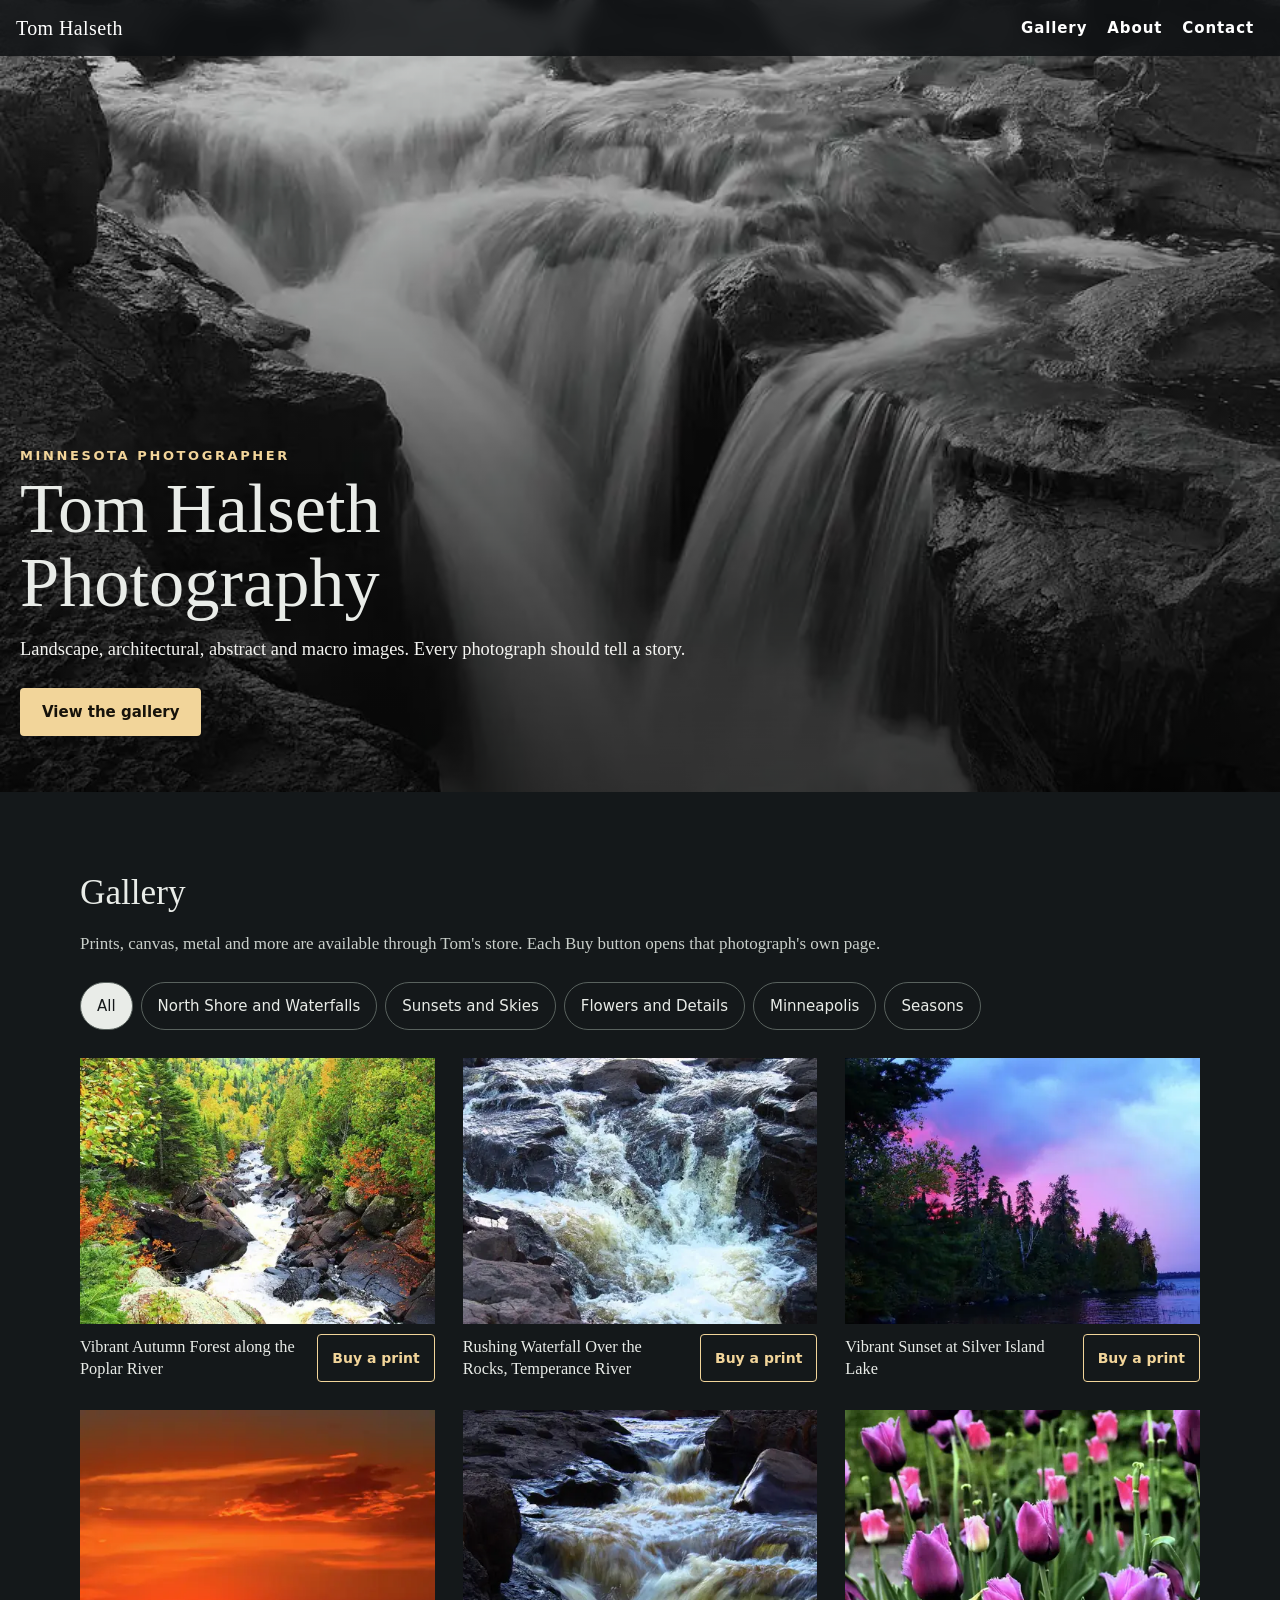
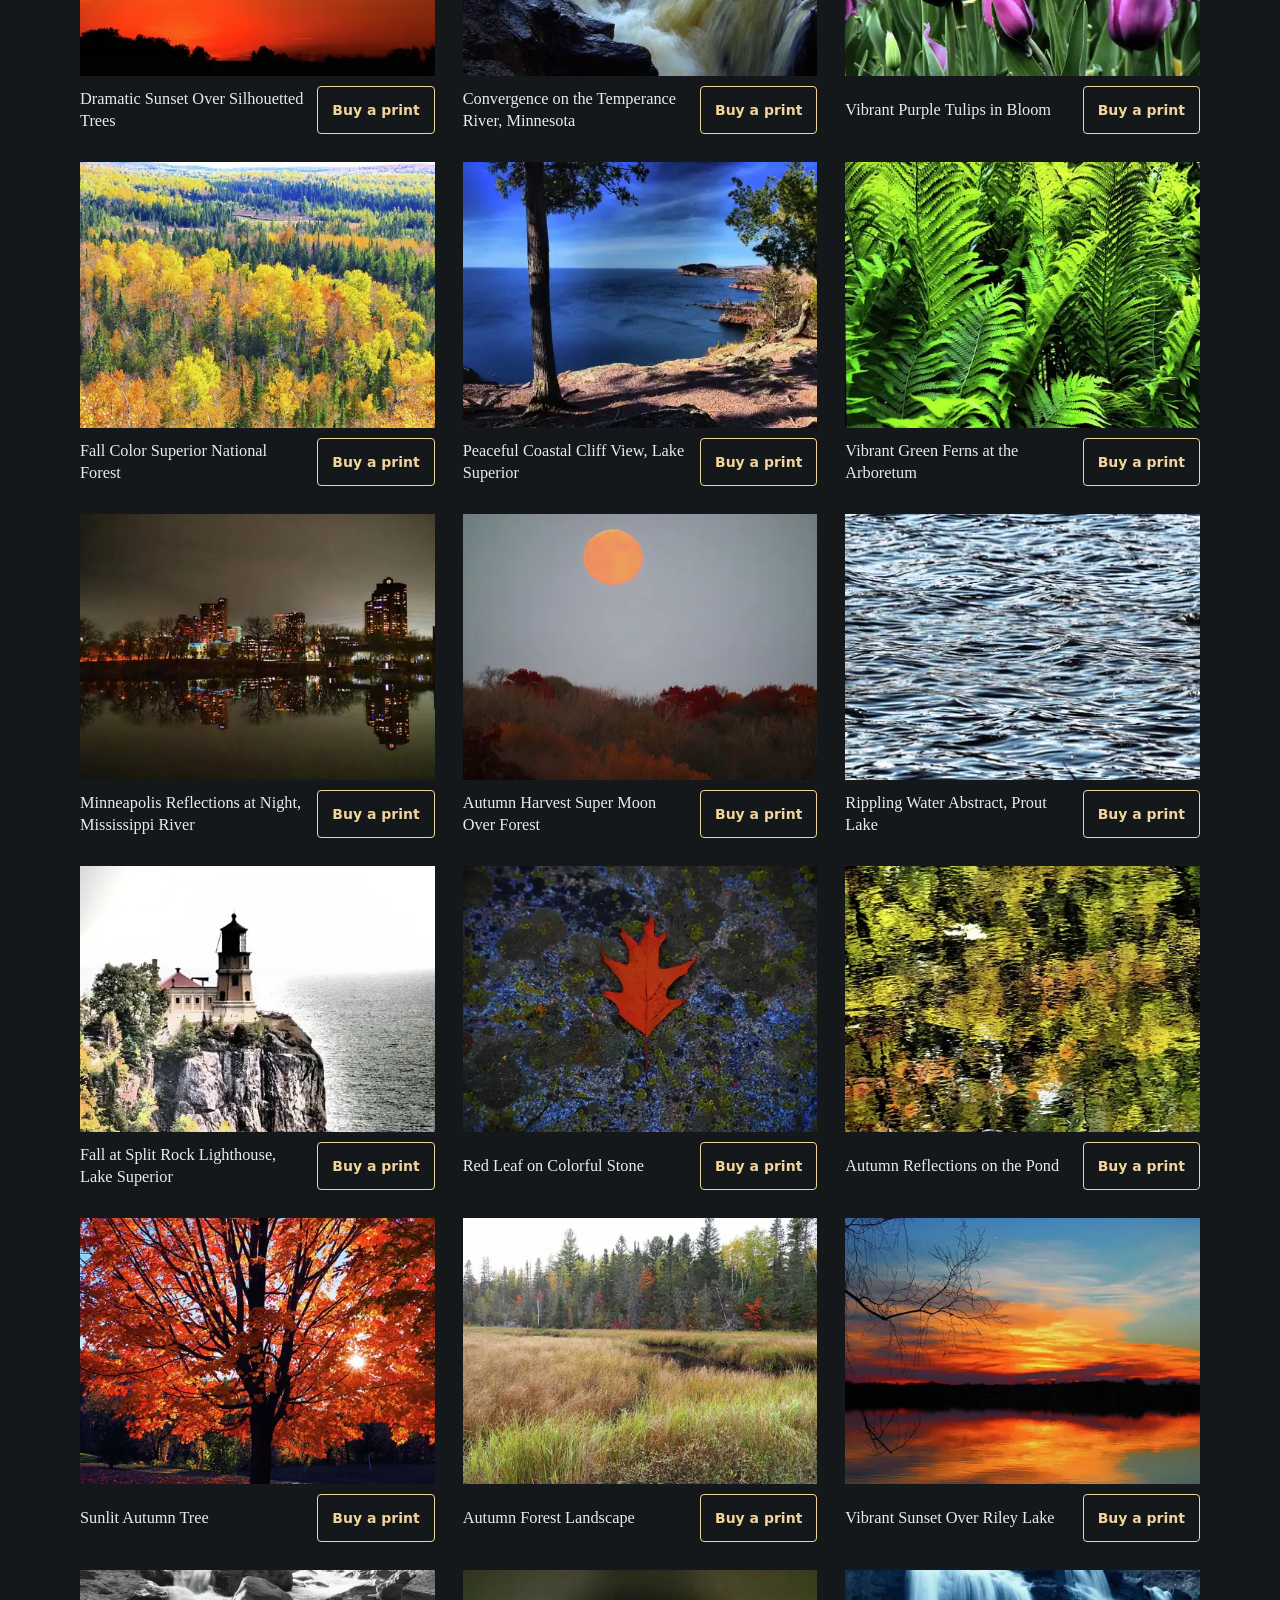
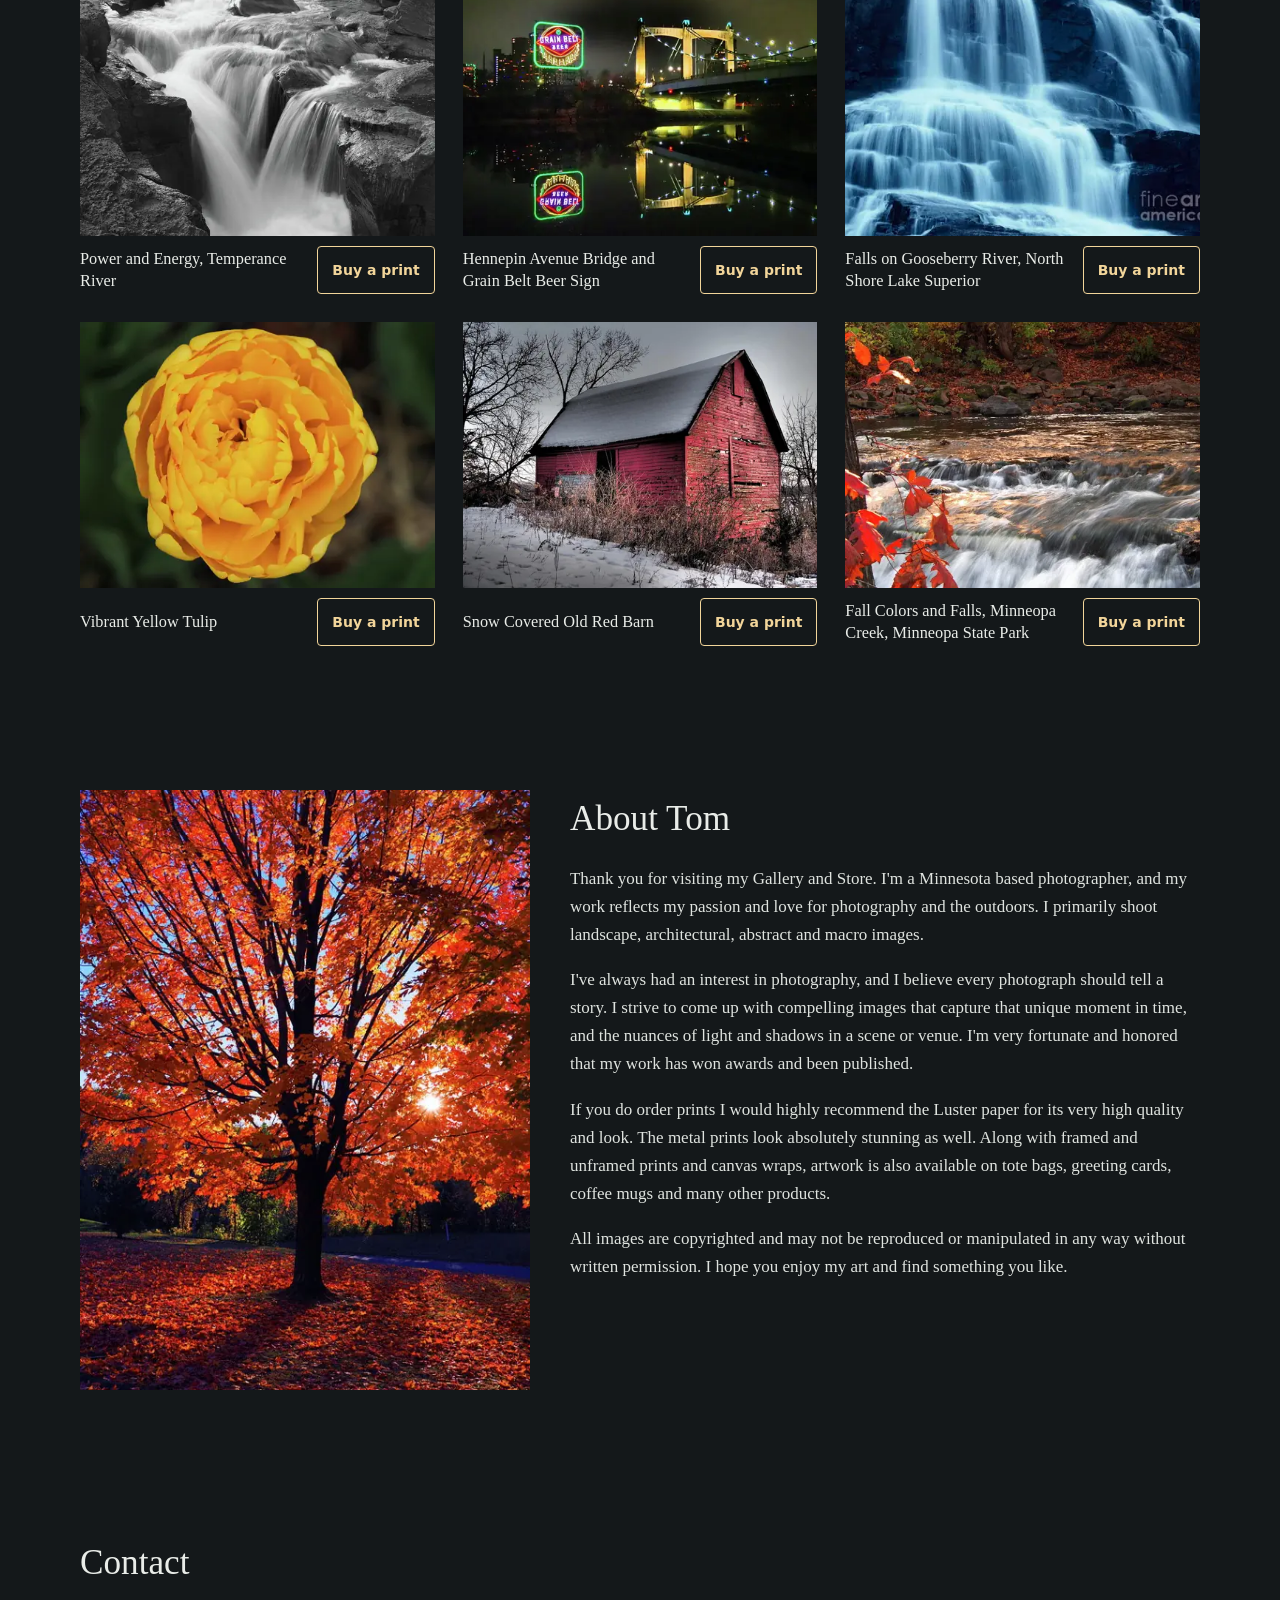
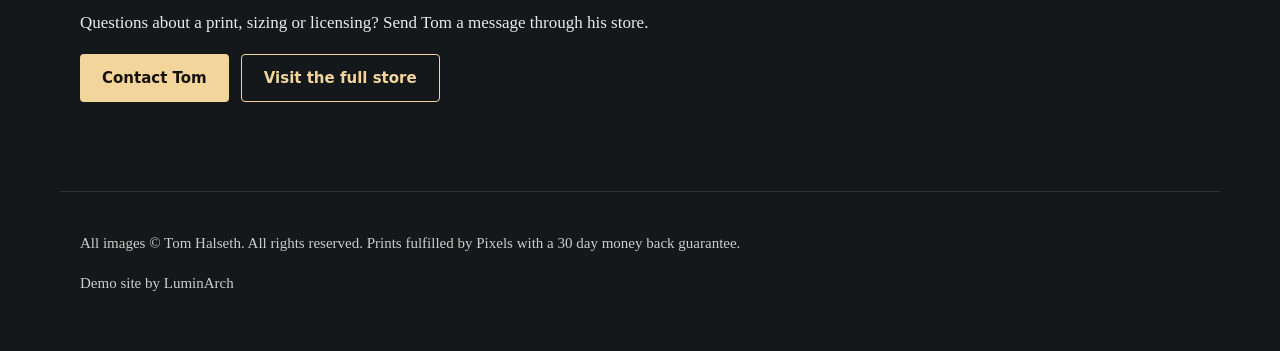
==== site/index.html @ 4fc92500 "Tom Halseth demo portfolio" ====
<!doctype html><html lang="en"><head><meta charset="utf-8"><meta name="viewport" content="width=device-width,initial-scale=1">
<title>Tom Halseth Photography | Minnesota Landscape Photographer</title>
<meta name="description" content="Tom Halseth is a Minnesota based photographer of landscape, architectural, abstract and macro images, from Lake Superior&#x27;s North Shore to Minneapolis."><meta name="robots" content="noindex, nofollow"><link rel="canonical" href="https://daveo820.github.io/tom-halseth-demo/">
<meta property="og:title" content="Tom Halseth Photography"><meta property="og:description" content="Tom Halseth is a Minnesota based photographer of landscape, architectural, abstract and macro images, from Lake Superior&#x27;s North Shore to Minneapolis."><meta property="og:image" content="https://daveo820.github.io/tom-halseth-demo/img/power-and-energy-temperance-river-tom-halseth-900.webp"><link rel="icon" href="data:,"><meta name="theme-color" content="#14181a">
<link rel="preload" as="image" href="img/power-and-energy-temperance-river-tom-halseth-hero.webp" fetchpriority="high">
<style>*{box-sizing:border-box}html{scroll-behavior:smooth}body{margin:0;font:17px/1.65 Georgia,"Iowan Old Style",serif;color:#e9ece8;background:#14181a}
a{color:#f2d59a}img{max-width:100%;height:auto;display:block}
.skip{position:absolute;left:-999px;top:0;background:#f2d59a;color:#111;padding:12px}.skip:focus{left:8px;z-index:9}
.vh{position:absolute;width:1px;height:1px;overflow:hidden;clip:rect(0 0 0 0)}
.top{position:fixed;inset:0 0 auto;z-index:5;display:flex;justify-content:space-between;align-items:center;padding:4px 16px;background:rgba(14,17,19,.86);backdrop-filter:blur(8px)}
.brand,.top nav a{color:#fff;text-decoration:none;min-height:48px;display:inline-flex;align-items:center;padding:0 10px;font:600 15px/1 system-ui,sans-serif;letter-spacing:.06em}
.brand{font:400 20px/1 Georgia,serif;letter-spacing:.02em;padding-left:0}
.hero{position:relative;min-height:88vh;display:grid;align-items:end;overflow:hidden}
.hero>img{position:absolute;inset:0;width:100%;height:100%;object-fit:cover}
.hero:after{content:"";position:absolute;inset:0;background:linear-gradient(180deg,rgba(0,0,0,.15),rgba(0,0,0,.72))}
.hero-t{position:relative;z-index:1;padding:0 20px 56px;max-width:760px}
.eyebrow{font:600 13px/1 system-ui,sans-serif;letter-spacing:.2em;text-transform:uppercase;color:#f2d59a;margin:0 0 10px}
h1{font-weight:400;font-size:clamp(2.3rem,7vw,4.4rem);line-height:1.05;margin:0 0 14px}
.lede{font-size:1.15rem;margin:0 0 24px;color:#f4f4f1}
.btn{display:inline-flex;align-items:center;min-height:48px;padding:0 22px;border-radius:4px;background:#f2d59a;color:#16120a;font:600 15px/1 system-ui,sans-serif;text-decoration:none}
.btn.ghost{background:transparent;color:#f2d59a;border:1px solid #f2d59a}
.wrap{max-width:1160px;margin:0 auto;padding:72px 20px}
h2{font-weight:400;font-size:2.2rem;margin:0 0 8px}.sub{color:#c9cfca;margin:0 0 24px}
.filters{display:flex;flex-wrap:wrap;gap:8px;margin-bottom:28px}
.f{min-height:48px;padding:0 16px;border-radius:24px;border:1px solid #59625e;background:transparent;color:#e9ece8;font:500 15px system-ui,sans-serif;cursor:pointer}
.f[aria-pressed=true]{background:#e9ece8;color:#14181a}
.grid{list-style:none;padding:0;margin:0;display:grid;gap:28px;grid-template-columns:repeat(auto-fill,minmax(300px,1fr))}
.card[hidden]{display:none}.open{all:unset;cursor:zoom-in;display:block;aspect-ratio:4/3;overflow:hidden;background:#20262a}
.open img{width:100%;height:100%;object-fit:cover;transition:transform .5s}.open:hover img{transform:scale(1.03)}.open:focus-visible{outline:3px solid #f2d59a}
.meta{display:flex;justify-content:space-between;align-items:center;gap:12px;padding-top:10px}
h3{font-weight:400;font-size:1.02rem;margin:0;line-height:1.35}
.buy{flex:none;min-height:48px;display:inline-flex;align-items:center;padding:0 14px;border:1px solid #f2d59a;border-radius:4px;color:#f2d59a;text-decoration:none;font:600 14px system-ui,sans-serif}
.about{display:grid;gap:40px;align-items:start}@media(min-width:800px){.about{grid-template-columns:1fr 1.4fr}}
.about p{color:#dfe3df}.row{display:flex;gap:12px;flex-wrap:wrap}
.foot{padding-top:24px;padding-bottom:40px;border-top:1px solid #2b3236;color:#c9cfca;font-size:15px}
dialog{border:0;padding:0;background:rgba(8,10,11,.96);color:#fff;width:100vw;height:100vh;max-width:none;max-height:none}
dialog[open]{display:flex;align-items:center;justify-content:center}dialog figure{margin:0;max-width:min(1100px,92vw)}
dialog img{max-height:78vh;width:auto;margin:auto}figcaption{display:flex;justify-content:space-between;align-items:center;gap:12px;padding-top:12px}
.x,.nav{position:absolute;min-width:48px;min-height:48px;border:0;background:rgba(255,255,255,.12);color:#fff;font-size:28px;border-radius:24px;cursor:pointer}
.x{top:12px;right:12px}.prev{left:8px}.next{right:8px}
@media(max-width:600px){.top nav a{padding:0 7px;font-size:14px}.brand{font-size:17px}.hero{min-height:78vh}.nav{bottom:16px}}
</style>
<script type="application/ld+json">[{"@context": "https://schema.org", "@type": "Person", "name": "Tom Halseth", "jobTitle": "Photographer", "url": "https://daveo820.github.io/tom-halseth-demo/", "image": "https://daveo820.github.io/tom-halseth-demo/img/power-and-energy-temperance-river-tom-halseth-900.webp", "homeLocation": {"@type": "Place", "name": "Minnesota"}, "sameAs": ["https://tom-halseth.pixels.com"], "description": "Tom Halseth is a Minnesota based photographer of landscape, architectural, abstract and macro images, from Lake Superior's North Shore to Minneapolis."}, {"@context": "https://schema.org", "@type": "ImageGallery", "name": "Tom Halseth Photography", "url": "https://daveo820.github.io/tom-halseth-demo/", "author": {"@type": "Person", "name": "Tom Halseth"}, "image": [{"@type": "ImageObject", "name": "Vibrant Autumn Forest along the Poplar River", "contentUrl": "https://daveo820.github.io/tom-halseth-demo/img/vibrant-autumn-forest-along-the-poplar-river-tom-halseth-900.webp", "url": "https://tom-halseth.pixels.com/featured/vibrant-autumn-forest-along-the-poplar-river-tom-halseth.html", "creator": {"@type": "Person", "name": "Tom Halseth"}}, {"@type": "ImageObject", "name": "Rushing Waterfall Over the Rocks, Temperance River", "contentUrl": "https://daveo820.github.io/tom-halseth-demo/img/rushing-waterfall-over-the-rocks-temperance-river-tom-halseth-900.webp", "url": "https://tom-halseth.pixels.com/featured/rushing-waterfall-over-the-rocks-temperance-river-tom-halseth.html", "creator": {"@type": "Person", "name": "Tom Halseth"}}, {"@type": "ImageObject", "name": "Vibrant Sunset at Silver Island Lake", "contentUrl": "https://daveo820.github.io/tom-halseth-demo/img/vibrant-sunset-over-a-bay-at-silver-island-lake-tom-halseth-900.webp", "url": "https://tom-halseth.pixels.com/featured/vibrant-sunset-over-a-bay-at-silver-island-lake-tom-halseth.html", "creator": {"@type": "Person", "name": "Tom Halseth"}}, {"@type": "ImageObject", "name": "Dramatic Sunset Over Silhouetted Trees", "contentUrl": "https://daveo820.github.io/tom-halseth-demo/img/dramatic-sunset-over-silhouetted-trees-tom-halseth-900.webp", "url": "https://tom-halseth.pixels.com/featured/dramatic-sunset-over-silhouetted-trees-tom-halseth.html", "creator": {"@type": "Person", "name": "Tom Halseth"}}, {"@type": "ImageObject", "name": "Convergence on the Temperance River, Minnesota", "contentUrl": "https://daveo820.github.io/tom-halseth-demo/img/convergence-on-the-temperance-river-tom-halseth-900.webp", "url": "https://tom-halseth.pixels.com/featured/convergence-on-the-temperance-river-tom-halseth.html", "creator": {"@type": "Person", "name": "Tom Halseth"}}, {"@type": "ImageObject", "name": "Vibrant Purple Tulips in Bloom", "contentUrl": "https://daveo820.github.io/tom-halseth-demo/img/vibrant-purple-tulips-in-bloom-tom-halseth-900.webp", "url": "https://tom-halseth.pixels.com/featured/vibrant-purple-tulips-in-bloom-tom-halseth.html", "creator": {"@type": "Person", "name": "Tom Halseth"}}, {"@type": "ImageObject", "name": "Fall Color Superior National Forest", "contentUrl": "https://daveo820.github.io/tom-halseth-demo/img/fall-in-superior-national-forest-tom-halseth-900.webp", "url": "https://tom-halseth.pixels.com/featured/fall-color-superior-national-forest-tom-halseth.html", "creator": {"@type": "Person", "name": "Tom Halseth"}}, {"@type": "ImageObject", "name": "Peaceful Coastal Cliff View, Lake Superior", "contentUrl": "https://daveo820.github.io/tom-halseth-demo/img/peaceful-coastal-cliff-view-lake-superior-tom-halseth-900.webp", "url": "https://tom-halseth.pixels.com/featured/peaceful-coastal-cliff-view-lake-superior-tom-halseth.html", "creator": {"@type": "Person", "name": "Tom Halseth"}}, {"@type": "ImageObject", "name": "Vibrant Green Ferns at the Arboretum", "contentUrl": "https://daveo820.github.io/tom-halseth-demo/img/vibrant-green-ferns-at-the-arboretum-tom-halseth-900.webp", "url": "https://tom-halseth.pixels.com/featured/vibrant-green-ferns-at-the-arboretum-tom-halseth.html", "creator": {"@type": "Person", "name": "Tom Halseth"}}, {"@type": "ImageObject", "name": "Minneapolis Reflections at Night, Mississippi River", "contentUrl": "https://daveo820.github.io/tom-halseth-demo/img/minneapolis-reflections-at-night-mississippi-river-tom-halseth-900.webp", "url": "https://tom-halseth.pixels.com/featured/minneapolis-reflections-at-night-mississippi-river-tom-halseth.html", "creator": {"@type": "Person", "name": "Tom Halseth"}}, {"@type": "ImageObject", "name": "Autumn Harvest Super Moon Over Forest", "contentUrl": "https://daveo820.github.io/tom-halseth-demo/img/autumn-harvest-super-moon-over-forest-tom-halseth-900.webp", "url": "https://tom-halseth.pixels.com/featured/autumn-harvest-super-moon-over-forest-tom-halseth.html", "creator": {"@type": "Person", "name": "Tom Halseth"}}, {"@type": "ImageObject", "name": "Rippling Water Abstract, Prout Lake", "contentUrl": "https://daveo820.github.io/tom-halseth-demo/img/rippling-water-abstract-prout-lake-tom-halseth-900.webp", "url": "https://tom-halseth.pixels.com/featured/rippling-water-abstract-prout-lake-tom-halseth.html", "creator": {"@type": "Person", "name": "Tom Halseth"}}, {"@type": "ImageObject", "name": "Fall at Split Rock Lighthouse, Lake Superior", "contentUrl": "https://daveo820.github.io/tom-halseth-demo/img/fall-at-split-rock-lighthouse-lake-superior-tom-halseth-900.webp", "url": "https://tom-halseth.pixels.com/featured/fall-at-split-rock-lighthouse-lake-superior-tom-halseth.html", "creator": {"@type": "Person", "name": "Tom Halseth"}}, {"@type": "ImageObject", "name": "Red Leaf on Colorful Stone", "contentUrl": "https://daveo820.github.io/tom-halseth-demo/img/red-leaf-on-colorful-stone-tom-halseth-900.webp", "url": "https://tom-halseth.pixels.com/featured/red-leaf-on-colorful-stone-tom-halseth.html", "creator": {"@type": "Person", "name": "Tom Halseth"}}, {"@type": "ImageObject", "name": "Autumn Reflections on the Pond", "contentUrl": "https://daveo820.github.io/tom-halseth-demo/img/autumn-reflections-on-the-pond-tom-halseth-900.webp", "url": "https://tom-halseth.pixels.com/featured/autumn-reflections-on-the-pond-tom-halseth.html", "creator": {"@type": "Person", "name": "Tom Halseth"}}, {"@type": "ImageObject", "name": "Sunlit Autumn Tree", "contentUrl": "https://daveo820.github.io/tom-halseth-demo/img/sunlit-autumn-tree-tom-halseth-900.webp", "url": "https://tom-halseth.pixels.com/featured/sunlit-autumn-tree-tom-halseth.html", "creator": {"@type": "Person", "name": "Tom Halseth"}}, {"@type": "ImageObject", "name": "Autumn Forest Landscape", "contentUrl": "https://daveo820.github.io/tom-halseth-demo/img/autumn-forest-landscape-tom-halseth-900.webp", "url": "https://tom-halseth.pixels.com/featured/autumn-forest-landscape-tom-halseth.html", "creator": {"@type": "Person", "name": "Tom Halseth"}}, {"@type": "ImageObject", "name": "Vibrant Sunset Over Riley Lake", "contentUrl": "https://daveo820.github.io/tom-halseth-demo/img/vibrant-sunset-over-riley-lake-tom-halseth-900.webp", "url": "https://tom-halseth.pixels.com/featured/vibrant-sunset-over-riley-lake-tom-halseth.html", "creator": {"@type": "Person", "name": "Tom Halseth"}}, {"@type": "ImageObject", "name": "Power and Energy, Temperance River", "contentUrl": "https://daveo820.github.io/tom-halseth-demo/img/power-and-energy-temperance-river-tom-halseth-900.webp", "url": "https://tom-halseth.pixels.com/featured/power-and-energy-temperance-river-tom-halseth.html", "creator": {"@type": "Person", "name": "Tom Halseth"}}, {"@type": "ImageObject", "name": "Hennepin Avenue Bridge and Grain Belt Beer Sign", "contentUrl": "https://daveo820.github.io/tom-halseth-demo/img/hennepin-avenue-bridge-and-grain-belt-beer-sign-tom-halseth-900.webp", "url": "https://tom-halseth.pixels.com/featured/hennepin-avenue-bridge-and-grain-belt-beer-sign-tom-halseth.html", "creator": {"@type": "Person", "name": "Tom Halseth"}}, {"@type": "ImageObject", "name": "Falls on Gooseberry River, North Shore Lake Superior", "contentUrl": "https://daveo820.github.io/tom-halseth-demo/img/at-the-falls-tom-halseth-900.webp", "url": "https://tom-halseth.pixels.com/featured/falls-on-gooseberry-river-north-shore-lake-superior-tom-halseth.html", "creator": {"@type": "Person", "name": "Tom Halseth"}}, {"@type": "ImageObject", "name": "Vibrant Yellow Tulip", "contentUrl": "https://daveo820.github.io/tom-halseth-demo/img/vibrant-yellow-tulip-tom-halseth-900.webp", "url": "https://tom-halseth.pixels.com/featured/vibrant-yellow-tulip-tom-halseth.html", "creator": {"@type": "Person", "name": "Tom Halseth"}}, {"@type": "ImageObject", "name": "Snow Covered Old Red Barn", "contentUrl": "https://daveo820.github.io/tom-halseth-demo/img/abandoned-but-still-standin-tom-halseth-900.webp", "url": "https://tom-halseth.pixels.com/featured/snow-covered-old-red-barn-tom-halseth.html", "creator": {"@type": "Person", "name": "Tom Halseth"}}, {"@type": "ImageObject", "name": "Fall Colors and Falls, Minneopa Creek, Minneopa State Park", "contentUrl": "https://daveo820.github.io/tom-halseth-demo/img/fall-at-minneopa-creek-minneopa-state-park-tom-halseth-900.webp", "url": "https://tom-halseth.pixels.com/featured/fall-colors-and-falls-minneopa-creek-minneopa-state-park-tom-halseth.html", "creator": {"@type": "Person", "name": "Tom Halseth"}}]}]</script></head><body>
<a class="skip" href="#main">Skip to content</a>
<header class="top"><a class="brand" href="#top">Tom Halseth</a><nav aria-label="Main"><a href="#gallery">Gallery</a><a href="#about">About</a><a href="#contact">Contact</a></nav></header>
<main id="main">
<section class="hero" id="top"><img src="img/power-and-energy-temperance-river-tom-halseth-hero.webp" width="900" height="675" alt="Power and Energy, Temperance River, photograph by Tom Halseth" fetchpriority="high" decoding="async">
<div class="hero-t"><p class="eyebrow">Minnesota photographer</p><h1>Tom Halseth Photography</h1><p class="lede">Landscape, architectural, abstract and macro images. Every photograph should tell a story.</p><a class="btn" href="#gallery">View the gallery</a></div></section>
<section id="gallery" class="wrap" aria-labelledby="g-h"><h2 id="g-h">Gallery</h2><p class="sub">Prints, canvas, metal and more are available through Tom's store. Each Buy button opens that photograph's own page.</p>
<div class="filters" role="group" aria-label="Filter by collection"><button type="button" class="f" data-f="all" aria-pressed="true">All</button><button type="button" class="f" data-f="north" aria-pressed="false">North Shore and Waterfalls</button><button type="button" class="f" data-f="sky" aria-pressed="false">Sunsets and Skies</button><button type="button" class="f" data-f="macro" aria-pressed="false">Flowers and Details</button><button type="button" class="f" data-f="city" aria-pressed="false">Minneapolis</button><button type="button" class="f" data-f="seasons" aria-pressed="false">Seasons</button></div>
<ul class="grid"><li class="card" data-c="north"><button class="open" type="button" data-i="0" aria-label="View Vibrant Autumn Forest along the Poplar River larger"><img src="img/vibrant-autumn-forest-along-the-poplar-river-tom-halseth-480.webp" srcset="img/vibrant-autumn-forest-along-the-poplar-river-tom-halseth-480.webp 480w, img/vibrant-autumn-forest-along-the-poplar-river-tom-halseth-900.webp 900w" sizes="(min-width:1100px) 360px,(min-width:700px) 45vw,100vw" width="900" height="675" alt="Vibrant Autumn Forest along the Poplar River, photograph by Tom Halseth" loading="lazy" decoding="async"></button><div class="meta"><h3>Vibrant Autumn Forest along the Poplar River</h3><a class="buy" href="https://tom-halseth.pixels.com/featured/vibrant-autumn-forest-along-the-poplar-river-tom-halseth.html" rel="noopener">Buy a print<span class="vh"> of Vibrant Autumn Forest along the Poplar River</span></a></div></li><li class="card" data-c="north"><button class="open" type="button" data-i="1" aria-label="View Rushing Waterfall Over the Rocks, Temperance River larger"><img src="img/rushing-waterfall-over-the-rocks-temperance-river-tom-halseth-480.webp" srcset="img/rushing-waterfall-over-the-rocks-temperance-river-tom-halseth-480.webp 480w, img/rushing-waterfall-over-the-rocks-temperance-river-tom-halseth-900.webp 900w" sizes="(min-width:1100px) 360px,(min-width:700px) 45vw,100vw" width="900" height="675" alt="Rushing Waterfall Over the Rocks, Temperance River, photograph by Tom Halseth" loading="lazy" decoding="async"></button><div class="meta"><h3>Rushing Waterfall Over the Rocks, Temperance River</h3><a class="buy" href="https://tom-halseth.pixels.com/featured/rushing-waterfall-over-the-rocks-temperance-river-tom-halseth.html" rel="noopener">Buy a print<span class="vh"> of Rushing Waterfall Over the Rocks, Temperance River</span></a></div></li><li class="card" data-c="sky"><button class="open" type="button" data-i="2" aria-label="View Vibrant Sunset at Silver Island Lake larger"><img src="img/vibrant-sunset-over-a-bay-at-silver-island-lake-tom-halseth-480.webp" srcset="img/vibrant-sunset-over-a-bay-at-silver-island-lake-tom-halseth-480.webp 480w, img/vibrant-sunset-over-a-bay-at-silver-island-lake-tom-halseth-900.webp 900w" sizes="(min-width:1100px) 360px,(min-width:700px) 45vw,100vw" width="900" height="675" alt="Vibrant Sunset at Silver Island Lake, photograph by Tom Halseth" loading="lazy" decoding="async"></button><div class="meta"><h3>Vibrant Sunset at Silver Island Lake</h3><a class="buy" href="https://tom-halseth.pixels.com/featured/vibrant-sunset-over-a-bay-at-silver-island-lake-tom-halseth.html" rel="noopener">Buy a print<span class="vh"> of Vibrant Sunset at Silver Island Lake</span></a></div></li><li class="card" data-c="sky"><button class="open" type="button" data-i="3" aria-label="View Dramatic Sunset Over Silhouetted Trees larger"><img src="img/dramatic-sunset-over-silhouetted-trees-tom-halseth-480.webp" srcset="img/dramatic-sunset-over-silhouetted-trees-tom-halseth-480.webp 480w, img/dramatic-sunset-over-silhouetted-trees-tom-halseth-900.webp 900w" sizes="(min-width:1100px) 360px,(min-width:700px) 45vw,100vw" width="900" height="675" alt="Dramatic Sunset Over Silhouetted Trees, photograph by Tom Halseth" loading="lazy" decoding="async"></button><div class="meta"><h3>Dramatic Sunset Over Silhouetted Trees</h3><a class="buy" href="https://tom-halseth.pixels.com/featured/dramatic-sunset-over-silhouetted-trees-tom-halseth.html" rel="noopener">Buy a print<span class="vh"> of Dramatic Sunset Over Silhouetted Trees</span></a></div></li><li class="card" data-c="north"><button class="open" type="button" data-i="4" aria-label="View Convergence on the Temperance River, Minnesota larger"><img src="img/convergence-on-the-temperance-river-tom-halseth-480.webp" srcset="img/convergence-on-the-temperance-river-tom-halseth-480.webp 480w, img/convergence-on-the-temperance-river-tom-halseth-900.webp 900w" sizes="(min-width:1100px) 360px,(min-width:700px) 45vw,100vw" width="900" height="675" alt="Convergence on the Temperance River, Minnesota, photograph by Tom Halseth" loading="lazy" decoding="async"></button><div class="meta"><h3>Convergence on the Temperance River, Minnesota</h3><a class="buy" href="https://tom-halseth.pixels.com/featured/convergence-on-the-temperance-river-tom-halseth.html" rel="noopener">Buy a print<span class="vh"> of Convergence on the Temperance River, Minnesota</span></a></div></li><li class="card" data-c="macro"><button class="open" type="button" data-i="5" aria-label="View Vibrant Purple Tulips in Bloom larger"><img src="img/vibrant-purple-tulips-in-bloom-tom-halseth-480.webp" srcset="img/vibrant-purple-tulips-in-bloom-tom-halseth-480.webp 480w, img/vibrant-purple-tulips-in-bloom-tom-halseth-900.webp 900w" sizes="(min-width:1100px) 360px,(min-width:700px) 45vw,100vw" width="900" height="675" alt="Vibrant Purple Tulips in Bloom, photograph by Tom Halseth" loading="lazy" decoding="async"></button><div class="meta"><h3>Vibrant Purple Tulips in Bloom</h3><a class="buy" href="https://tom-halseth.pixels.com/featured/vibrant-purple-tulips-in-bloom-tom-halseth.html" rel="noopener">Buy a print<span class="vh"> of Vibrant Purple Tulips in Bloom</span></a></div></li><li class="card" data-c="north"><button class="open" type="button" data-i="6" aria-label="View Fall Color Superior National Forest larger"><img src="img/fall-in-superior-national-forest-tom-halseth-480.webp" srcset="img/fall-in-superior-national-forest-tom-halseth-480.webp 480w, img/fall-in-superior-national-forest-tom-halseth-900.webp 900w" sizes="(min-width:1100px) 360px,(min-width:700px) 45vw,100vw" width="900" height="675" alt="Fall Color Superior National Forest, photograph by Tom Halseth" loading="lazy" decoding="async"></button><div class="meta"><h3>Fall Color Superior National Forest</h3><a class="buy" href="https://tom-halseth.pixels.com/featured/fall-color-superior-national-forest-tom-halseth.html" rel="noopener">Buy a print<span class="vh"> of Fall Color Superior National Forest</span></a></div></li><li class="card" data-c="north"><button class="open" type="button" data-i="7" aria-label="View Peaceful Coastal Cliff View, Lake Superior larger"><img src="img/peaceful-coastal-cliff-view-lake-superior-tom-halseth-480.webp" srcset="img/peaceful-coastal-cliff-view-lake-superior-tom-halseth-480.webp 480w, img/peaceful-coastal-cliff-view-lake-superior-tom-halseth-900.webp 900w" sizes="(min-width:1100px) 360px,(min-width:700px) 45vw,100vw" width="900" height="675" alt="Peaceful Coastal Cliff View, Lake Superior, photograph by Tom Halseth" loading="lazy" decoding="async"></button><div class="meta"><h3>Peaceful Coastal Cliff View, Lake Superior</h3><a class="buy" href="https://tom-halseth.pixels.com/featured/peaceful-coastal-cliff-view-lake-superior-tom-halseth.html" rel="noopener">Buy a print<span class="vh"> of Peaceful Coastal Cliff View, Lake Superior</span></a></div></li><li class="card" data-c="macro"><button class="open" type="button" data-i="8" aria-label="View Vibrant Green Ferns at the Arboretum larger"><img src="img/vibrant-green-ferns-at-the-arboretum-tom-halseth-480.webp" srcset="img/vibrant-green-ferns-at-the-arboretum-tom-halseth-480.webp 480w, img/vibrant-green-ferns-at-the-arboretum-tom-halseth-900.webp 900w" sizes="(min-width:1100px) 360px,(min-width:700px) 45vw,100vw" width="900" height="675" alt="Vibrant Green Ferns at the Arboretum, photograph by Tom Halseth" loading="lazy" decoding="async"></button><div class="meta"><h3>Vibrant Green Ferns at the Arboretum</h3><a class="buy" href="https://tom-halseth.pixels.com/featured/vibrant-green-ferns-at-the-arboretum-tom-halseth.html" rel="noopener">Buy a print<span class="vh"> of Vibrant Green Ferns at the Arboretum</span></a></div></li><li class="card" data-c="city"><button class="open" type="button" data-i="9" aria-label="View Minneapolis Reflections at Night, Mississippi River larger"><img src="img/minneapolis-reflections-at-night-mississippi-river-tom-halseth-480.webp" srcset="img/minneapolis-reflections-at-night-mississippi-river-tom-halseth-480.webp 480w, img/minneapolis-reflections-at-night-mississippi-river-tom-halseth-900.webp 900w" sizes="(min-width:1100px) 360px,(min-width:700px) 45vw,100vw" width="900" height="675" alt="Minneapolis Reflections at Night, Mississippi River, photograph by Tom Halseth" loading="lazy" decoding="async"></button><div class="meta"><h3>Minneapolis Reflections at Night, Mississippi River</h3><a class="buy" href="https://tom-halseth.pixels.com/featured/minneapolis-reflections-at-night-mississippi-river-tom-halseth.html" rel="noopener">Buy a print<span class="vh"> of Minneapolis Reflections at Night, Mississippi River</span></a></div></li><li class="card" data-c="sky"><button class="open" type="button" data-i="10" aria-label="View Autumn Harvest Super Moon Over Forest larger"><img src="img/autumn-harvest-super-moon-over-forest-tom-halseth-480.webp" srcset="img/autumn-harvest-super-moon-over-forest-tom-halseth-480.webp 480w, img/autumn-harvest-super-moon-over-forest-tom-halseth-900.webp 900w" sizes="(min-width:1100px) 360px,(min-width:700px) 45vw,100vw" width="900" height="675" alt="Autumn Harvest Super Moon Over Forest, photograph by Tom Halseth" loading="lazy" decoding="async"></button><div class="meta"><h3>Autumn Harvest Super Moon Over Forest</h3><a class="buy" href="https://tom-halseth.pixels.com/featured/autumn-harvest-super-moon-over-forest-tom-halseth.html" rel="noopener">Buy a print<span class="vh"> of Autumn Harvest Super Moon Over Forest</span></a></div></li><li class="card" data-c="macro"><button class="open" type="button" data-i="11" aria-label="View Rippling Water Abstract, Prout Lake larger"><img src="img/rippling-water-abstract-prout-lake-tom-halseth-480.webp" srcset="img/rippling-water-abstract-prout-lake-tom-halseth-480.webp 480w, img/rippling-water-abstract-prout-lake-tom-halseth-900.webp 900w" sizes="(min-width:1100px) 360px,(min-width:700px) 45vw,100vw" width="900" height="506" alt="Rippling Water Abstract, Prout Lake, photograph by Tom Halseth" loading="lazy" decoding="async"></button><div class="meta"><h3>Rippling Water Abstract, Prout Lake</h3><a class="buy" href="https://tom-halseth.pixels.com/featured/rippling-water-abstract-prout-lake-tom-halseth.html" rel="noopener">Buy a print<span class="vh"> of Rippling Water Abstract, Prout Lake</span></a></div></li><li class="card" data-c="north"><button class="open" type="button" data-i="12" aria-label="View Fall at Split Rock Lighthouse, Lake Superior larger"><img src="img/fall-at-split-rock-lighthouse-lake-superior-tom-halseth-480.webp" srcset="img/fall-at-split-rock-lighthouse-lake-superior-tom-halseth-480.webp 480w, img/fall-at-split-rock-lighthouse-lake-superior-tom-halseth-900.webp 900w" sizes="(min-width:1100px) 360px,(min-width:700px) 45vw,100vw" width="900" height="675" alt="Fall at Split Rock Lighthouse, Lake Superior, photograph by Tom Halseth" loading="lazy" decoding="async"></button><div class="meta"><h3>Fall at Split Rock Lighthouse, Lake Superior</h3><a class="buy" href="https://tom-halseth.pixels.com/featured/fall-at-split-rock-lighthouse-lake-superior-tom-halseth.html" rel="noopener">Buy a print<span class="vh"> of Fall at Split Rock Lighthouse, Lake Superior</span></a></div></li><li class="card" data-c="macro"><button class="open" type="button" data-i="13" aria-label="View Red Leaf on Colorful Stone larger"><img src="img/red-leaf-on-colorful-stone-tom-halseth-480.webp" srcset="img/red-leaf-on-colorful-stone-tom-halseth-480.webp 480w, img/red-leaf-on-colorful-stone-tom-halseth-900.webp 900w" sizes="(min-width:1100px) 360px,(min-width:700px) 45vw,100vw" width="675" height="900" alt="Red Leaf on Colorful Stone, photograph by Tom Halseth" loading="lazy" decoding="async"></button><div class="meta"><h3>Red Leaf on Colorful Stone</h3><a class="buy" href="https://tom-halseth.pixels.com/featured/red-leaf-on-colorful-stone-tom-halseth.html" rel="noopener">Buy a print<span class="vh"> of Red Leaf on Colorful Stone</span></a></div></li><li class="card" data-c="seasons"><button class="open" type="button" data-i="14" aria-label="View Autumn Reflections on the Pond larger"><img src="img/autumn-reflections-on-the-pond-tom-halseth-480.webp" srcset="img/autumn-reflections-on-the-pond-tom-halseth-480.webp 480w, img/autumn-reflections-on-the-pond-tom-halseth-900.webp 900w" sizes="(min-width:1100px) 360px,(min-width:700px) 45vw,100vw" width="900" height="675" alt="Autumn Reflections on the Pond, photograph by Tom Halseth" loading="lazy" decoding="async"></button><div class="meta"><h3>Autumn Reflections on the Pond</h3><a class="buy" href="https://tom-halseth.pixels.com/featured/autumn-reflections-on-the-pond-tom-halseth.html" rel="noopener">Buy a print<span class="vh"> of Autumn Reflections on the Pond</span></a></div></li><li class="card" data-c="seasons"><button class="open" type="button" data-i="15" aria-label="View Sunlit Autumn Tree larger"><img src="img/sunlit-autumn-tree-tom-halseth-480.webp" srcset="img/sunlit-autumn-tree-tom-halseth-480.webp 480w, img/sunlit-autumn-tree-tom-halseth-900.webp 900w" sizes="(min-width:1100px) 360px,(min-width:700px) 45vw,100vw" width="675" height="900" alt="Sunlit Autumn Tree, photograph by Tom Halseth" loading="lazy" decoding="async"></button><div class="meta"><h3>Sunlit Autumn Tree</h3><a class="buy" href="https://tom-halseth.pixels.com/featured/sunlit-autumn-tree-tom-halseth.html" rel="noopener">Buy a print<span class="vh"> of Sunlit Autumn Tree</span></a></div></li><li class="card" data-c="seasons"><button class="open" type="button" data-i="16" aria-label="View Autumn Forest Landscape larger"><img src="img/autumn-forest-landscape-tom-halseth-480.webp" srcset="img/autumn-forest-landscape-tom-halseth-480.webp 480w, img/autumn-forest-landscape-tom-halseth-900.webp 900w" sizes="(min-width:1100px) 360px,(min-width:700px) 45vw,100vw" width="900" height="675" alt="Autumn Forest Landscape, photograph by Tom Halseth" loading="lazy" decoding="async"></button><div class="meta"><h3>Autumn Forest Landscape</h3><a class="buy" href="https://tom-halseth.pixels.com/featured/autumn-forest-landscape-tom-halseth.html" rel="noopener">Buy a print<span class="vh"> of Autumn Forest Landscape</span></a></div></li><li class="card" data-c="sky"><button class="open" type="button" data-i="17" aria-label="View Vibrant Sunset Over Riley Lake larger"><img src="img/vibrant-sunset-over-riley-lake-tom-halseth-480.webp" srcset="img/vibrant-sunset-over-riley-lake-tom-halseth-480.webp 480w, img/vibrant-sunset-over-riley-lake-tom-halseth-900.webp 900w" sizes="(min-width:1100px) 360px,(min-width:700px) 45vw,100vw" width="900" height="675" alt="Vibrant Sunset Over Riley Lake, photograph by Tom Halseth" loading="lazy" decoding="async"></button><div class="meta"><h3>Vibrant Sunset Over Riley Lake</h3><a class="buy" href="https://tom-halseth.pixels.com/featured/vibrant-sunset-over-riley-lake-tom-halseth.html" rel="noopener">Buy a print<span class="vh"> of Vibrant Sunset Over Riley Lake</span></a></div></li><li class="card" data-c="north"><button class="open" type="button" data-i="18" aria-label="View Power and Energy, Temperance River larger"><img src="img/power-and-energy-temperance-river-tom-halseth-480.webp" srcset="img/power-and-energy-temperance-river-tom-halseth-480.webp 480w, img/power-and-energy-temperance-river-tom-halseth-900.webp 900w" sizes="(min-width:1100px) 360px,(min-width:700px) 45vw,100vw" width="900" height="675" alt="Power and Energy, Temperance River, photograph by Tom Halseth" loading="lazy" decoding="async"></button><div class="meta"><h3>Power and Energy, Temperance River</h3><a class="buy" href="https://tom-halseth.pixels.com/featured/power-and-energy-temperance-river-tom-halseth.html" rel="noopener">Buy a print<span class="vh"> of Power and Energy, Temperance River</span></a></div></li><li class="card" data-c="city"><button class="open" type="button" data-i="19" aria-label="View Hennepin Avenue Bridge and Grain Belt Beer Sign larger"><img src="img/hennepin-avenue-bridge-and-grain-belt-beer-sign-tom-halseth-480.webp" srcset="img/hennepin-avenue-bridge-and-grain-belt-beer-sign-tom-halseth-480.webp 480w, img/hennepin-avenue-bridge-and-grain-belt-beer-sign-tom-halseth-900.webp 900w" sizes="(min-width:1100px) 360px,(min-width:700px) 45vw,100vw" width="900" height="675" alt="Hennepin Avenue Bridge and Grain Belt Beer Sign, photograph by Tom Halseth" loading="lazy" decoding="async"></button><div class="meta"><h3>Hennepin Avenue Bridge and Grain Belt Beer Sign</h3><a class="buy" href="https://tom-halseth.pixels.com/featured/hennepin-avenue-bridge-and-grain-belt-beer-sign-tom-halseth.html" rel="noopener">Buy a print<span class="vh"> of Hennepin Avenue Bridge and Grain Belt Beer Sign</span></a></div></li><li class="card" data-c="north"><button class="open" type="button" data-i="20" aria-label="View Falls on Gooseberry River, North Shore Lake Superior larger"><img src="img/at-the-falls-tom-halseth-480.webp" srcset="img/at-the-falls-tom-halseth-480.webp 480w, img/at-the-falls-tom-halseth-900.webp 900w" sizes="(min-width:1100px) 360px,(min-width:700px) 45vw,100vw" width="900" height="601" alt="Falls on Gooseberry River, North Shore Lake Superior, photograph by Tom Halseth" loading="lazy" decoding="async"></button><div class="meta"><h3>Falls on Gooseberry River, North Shore Lake Superior</h3><a class="buy" href="https://tom-halseth.pixels.com/featured/falls-on-gooseberry-river-north-shore-lake-superior-tom-halseth.html" rel="noopener">Buy a print<span class="vh"> of Falls on Gooseberry River, North Shore Lake Superior</span></a></div></li><li class="card" data-c="macro"><button class="open" type="button" data-i="21" aria-label="View Vibrant Yellow Tulip larger"><img src="img/vibrant-yellow-tulip-tom-halseth-480.webp" srcset="img/vibrant-yellow-tulip-tom-halseth-480.webp 480w, img/vibrant-yellow-tulip-tom-halseth-900.webp 900w" sizes="(min-width:1100px) 360px,(min-width:700px) 45vw,100vw" width="900" height="675" alt="Vibrant Yellow Tulip, photograph by Tom Halseth" loading="lazy" decoding="async"></button><div class="meta"><h3>Vibrant Yellow Tulip</h3><a class="buy" href="https://tom-halseth.pixels.com/featured/vibrant-yellow-tulip-tom-halseth.html" rel="noopener">Buy a print<span class="vh"> of Vibrant Yellow Tulip</span></a></div></li><li class="card" data-c="seasons"><button class="open" type="button" data-i="22" aria-label="View Snow Covered Old Red Barn larger"><img src="img/abandoned-but-still-standin-tom-halseth-480.webp" srcset="img/abandoned-but-still-standin-tom-halseth-480.webp 480w, img/abandoned-but-still-standin-tom-halseth-900.webp 900w" sizes="(min-width:1100px) 360px,(min-width:700px) 45vw,100vw" width="900" height="675" alt="Snow Covered Old Red Barn, photograph by Tom Halseth" loading="lazy" decoding="async"></button><div class="meta"><h3>Snow Covered Old Red Barn</h3><a class="buy" href="https://tom-halseth.pixels.com/featured/snow-covered-old-red-barn-tom-halseth.html" rel="noopener">Buy a print<span class="vh"> of Snow Covered Old Red Barn</span></a></div></li><li class="card" data-c="north"><button class="open" type="button" data-i="23" aria-label="View Fall Colors and Falls, Minneopa Creek, Minneopa State Park larger"><img src="img/fall-at-minneopa-creek-minneopa-state-park-tom-halseth-480.webp" srcset="img/fall-at-minneopa-creek-minneopa-state-park-tom-halseth-480.webp 480w, img/fall-at-minneopa-creek-minneopa-state-park-tom-halseth-900.webp 900w" sizes="(min-width:1100px) 360px,(min-width:700px) 45vw,100vw" width="675" height="900" alt="Fall Colors and Falls, Minneopa Creek, Minneopa State Park, photograph by Tom Halseth" loading="lazy" decoding="async"></button><div class="meta"><h3>Fall Colors and Falls, Minneopa Creek, Minneopa State Park</h3><a class="buy" href="https://tom-halseth.pixels.com/featured/fall-colors-and-falls-minneopa-creek-minneopa-state-park-tom-halseth.html" rel="noopener">Buy a print<span class="vh"> of Fall Colors and Falls, Minneopa Creek, Minneopa State Park</span></a></div></li></ul></section>
<section id="about" class="wrap about" aria-labelledby="a-h"><img src="img/sunlit-autumn-tree-tom-halseth-480.webp" width="675" height="900" alt="Sunlit Autumn Tree, photograph by Tom Halseth" loading="lazy" decoding="async"><div><h2 id="a-h">About Tom</h2><p>Thank you for visiting my Gallery and Store. I&#x27;m a Minnesota based photographer, and my work reflects my passion and love for photography and the outdoors. I primarily shoot landscape, architectural, abstract and macro images.</p><p>I&#x27;ve always had an interest in photography, and I believe every photograph should tell a story. I strive to come up with compelling images that capture that unique moment in time, and the nuances of light and shadows in a scene or venue. I&#x27;m very fortunate and honored that my work has won awards and been published.</p><p>If you do order prints I would highly recommend the Luster paper for its very high quality and look. The metal prints look absolutely stunning as well. Along with framed and unframed prints and canvas wraps, artwork is also available on tote bags, greeting cards, coffee mugs and many other products.</p><p>All images are copyrighted and may not be reproduced or manipulated in any way without written permission. I hope you enjoy my art and find something you like.</p></div></section>
<section id="contact" class="wrap contact" aria-labelledby="c-h"><h2 id="c-h">Contact</h2><p>Questions about a print, sizing or licensing? Send Tom a message through his store.</p><p class="row"><a class="btn" href="https://tom-halseth.pixels.com/contactus.html?tab=contactus" rel="noopener">Contact Tom</a><a class="btn ghost" href="https://tom-halseth.pixels.com" rel="noopener">Visit the full store</a></p></section>
</main>
<footer class="wrap foot"><p>All images © Tom Halseth. All rights reserved. Prints fulfilled by Pixels with a 30 day money back guarantee.</p><p class="demo">Demo site by LuminArch</p></footer>
<dialog id="lb" aria-label="Photo viewer"><button type="button" class="x" aria-label="Close">×</button><button type="button" class="nav prev" aria-label="Previous photo">‹</button><figure><img alt="" width="900" height="675"><figcaption><span></span><a class="buy" href="https://tom-halseth.pixels.com" rel="noopener">Buy a print</a></figcaption></figure><button type="button" class="nav next" aria-label="Next photo">›</button></dialog>
<script>const ART=[["vibrant-autumn-forest-along-the-poplar-river-tom-halseth", "Vibrant Autumn Forest along the Poplar River", "https://tom-halseth.pixels.com/featured/vibrant-autumn-forest-along-the-poplar-river-tom-halseth.html"], ["rushing-waterfall-over-the-rocks-temperance-river-tom-halseth", "Rushing Waterfall Over the Rocks, Temperance River", "https://tom-halseth.pixels.com/featured/rushing-waterfall-over-the-rocks-temperance-river-tom-halseth.html"], ["vibrant-sunset-over-a-bay-at-silver-island-lake-tom-halseth", "Vibrant Sunset at Silver Island Lake", "https://tom-halseth.pixels.com/featured/vibrant-sunset-over-a-bay-at-silver-island-lake-tom-halseth.html"], ["dramatic-sunset-over-silhouetted-trees-tom-halseth", "Dramatic Sunset Over Silhouetted Trees", "https://tom-halseth.pixels.com/featured/dramatic-sunset-over-silhouetted-trees-tom-halseth.html"], ["convergence-on-the-temperance-river-tom-halseth", "Convergence on the Temperance River, Minnesota", "https://tom-halseth.pixels.com/featured/convergence-on-the-temperance-river-tom-halseth.html"], ["vibrant-purple-tulips-in-bloom-tom-halseth", "Vibrant Purple Tulips in Bloom", "https://tom-halseth.pixels.com/featured/vibrant-purple-tulips-in-bloom-tom-halseth.html"], ["fall-in-superior-national-forest-tom-halseth", "Fall Color Superior National Forest", "https://tom-halseth.pixels.com/featured/fall-color-superior-national-forest-tom-halseth.html"], ["peaceful-coastal-cliff-view-lake-superior-tom-halseth", "Peaceful Coastal Cliff View, Lake Superior", "https://tom-halseth.pixels.com/featured/peaceful-coastal-cliff-view-lake-superior-tom-halseth.html"], ["vibrant-green-ferns-at-the-arboretum-tom-halseth", "Vibrant Green Ferns at the Arboretum", "https://tom-halseth.pixels.com/featured/vibrant-green-ferns-at-the-arboretum-tom-halseth.html"], ["minneapolis-reflections-at-night-mississippi-river-tom-halseth", "Minneapolis Reflections at Night, Mississippi River", "https://tom-halseth.pixels.com/featured/minneapolis-reflections-at-night-mississippi-river-tom-halseth.html"], ["autumn-harvest-super-moon-over-forest-tom-halseth", "Autumn Harvest Super Moon Over Forest", "https://tom-halseth.pixels.com/featured/autumn-harvest-super-moon-over-forest-tom-halseth.html"], ["rippling-water-abstract-prout-lake-tom-halseth", "Rippling Water Abstract, Prout Lake", "https://tom-halseth.pixels.com/featured/rippling-water-abstract-prout-lake-tom-halseth.html"], ["fall-at-split-rock-lighthouse-lake-superior-tom-halseth", "Fall at Split Rock Lighthouse, Lake Superior", "https://tom-halseth.pixels.com/featured/fall-at-split-rock-lighthouse-lake-superior-tom-halseth.html"], ["red-leaf-on-colorful-stone-tom-halseth", "Red Leaf on Colorful Stone", "https://tom-halseth.pixels.com/featured/red-leaf-on-colorful-stone-tom-halseth.html"], ["autumn-reflections-on-the-pond-tom-halseth", "Autumn Reflections on the Pond", "https://tom-halseth.pixels.com/featured/autumn-reflections-on-the-pond-tom-halseth.html"], ["sunlit-autumn-tree-tom-halseth", "Sunlit Autumn Tree", "https://tom-halseth.pixels.com/featured/sunlit-autumn-tree-tom-halseth.html"], ["autumn-forest-landscape-tom-halseth", "Autumn Forest Landscape", "https://tom-halseth.pixels.com/featured/autumn-forest-landscape-tom-halseth.html"], ["vibrant-sunset-over-riley-lake-tom-halseth", "Vibrant Sunset Over Riley Lake", "https://tom-halseth.pixels.com/featured/vibrant-sunset-over-riley-lake-tom-halseth.html"], ["power-and-energy-temperance-river-tom-halseth", "Power and Energy, Temperance River", "https://tom-halseth.pixels.com/featured/power-and-energy-temperance-river-tom-halseth.html"], ["hennepin-avenue-bridge-and-grain-belt-beer-sign-tom-halseth", "Hennepin Avenue Bridge and Grain Belt Beer Sign", "https://tom-halseth.pixels.com/featured/hennepin-avenue-bridge-and-grain-belt-beer-sign-tom-halseth.html"], ["at-the-falls-tom-halseth", "Falls on Gooseberry River, North Shore Lake Superior", "https://tom-halseth.pixels.com/featured/falls-on-gooseberry-river-north-shore-lake-superior-tom-halseth.html"], ["vibrant-yellow-tulip-tom-halseth", "Vibrant Yellow Tulip", "https://tom-halseth.pixels.com/featured/vibrant-yellow-tulip-tom-halseth.html"], ["abandoned-but-still-standin-tom-halseth", "Snow Covered Old Red Barn", "https://tom-halseth.pixels.com/featured/snow-covered-old-red-barn-tom-halseth.html"], ["fall-at-minneopa-creek-minneopa-state-park-tom-halseth", "Fall Colors and Falls, Minneopa Creek, Minneopa State Park", "https://tom-halseth.pixels.com/featured/fall-colors-and-falls-minneopa-creek-minneopa-state-park-tom-halseth.html"]];const fs=document.querySelectorAll('.f'),cards=document.querySelectorAll('.card');
fs.forEach(b=>b.onclick=()=>{fs.forEach(x=>x.setAttribute('aria-pressed',x===b));cards.forEach(c=>c.hidden=b.dataset.f!=='all'&&c.dataset.c!==b.dataset.f)});
const lb=document.getElementById('lb'),im=lb.querySelector('img'),cap=lb.querySelector('span'),buy=lb.querySelector('.buy');let cur=0;
function show(i){cur=(i+ART.length)%ART.length;const[s,t,u]=ART[cur];im.src='img/'+s+'-900.webp';im.alt=t+', photograph by Tom Halseth';cap.textContent=t;buy.href=u}
document.querySelectorAll('.open').forEach(b=>b.onclick=()=>{show(+b.dataset.i);lb.showModal()});
lb.querySelector('.x').onclick=()=>lb.close();lb.querySelector('.prev').onclick=()=>show(cur-1);lb.querySelector('.next').onclick=()=>show(cur+1);
lb.addEventListener('keydown',e=>{if(e.key==='ArrowLeft')show(cur-1);if(e.key==='ArrowRight')show(cur+1)});
lb.addEventListener('click',e=>{if(e.target===lb)lb.close()});
</script>
</body></html>
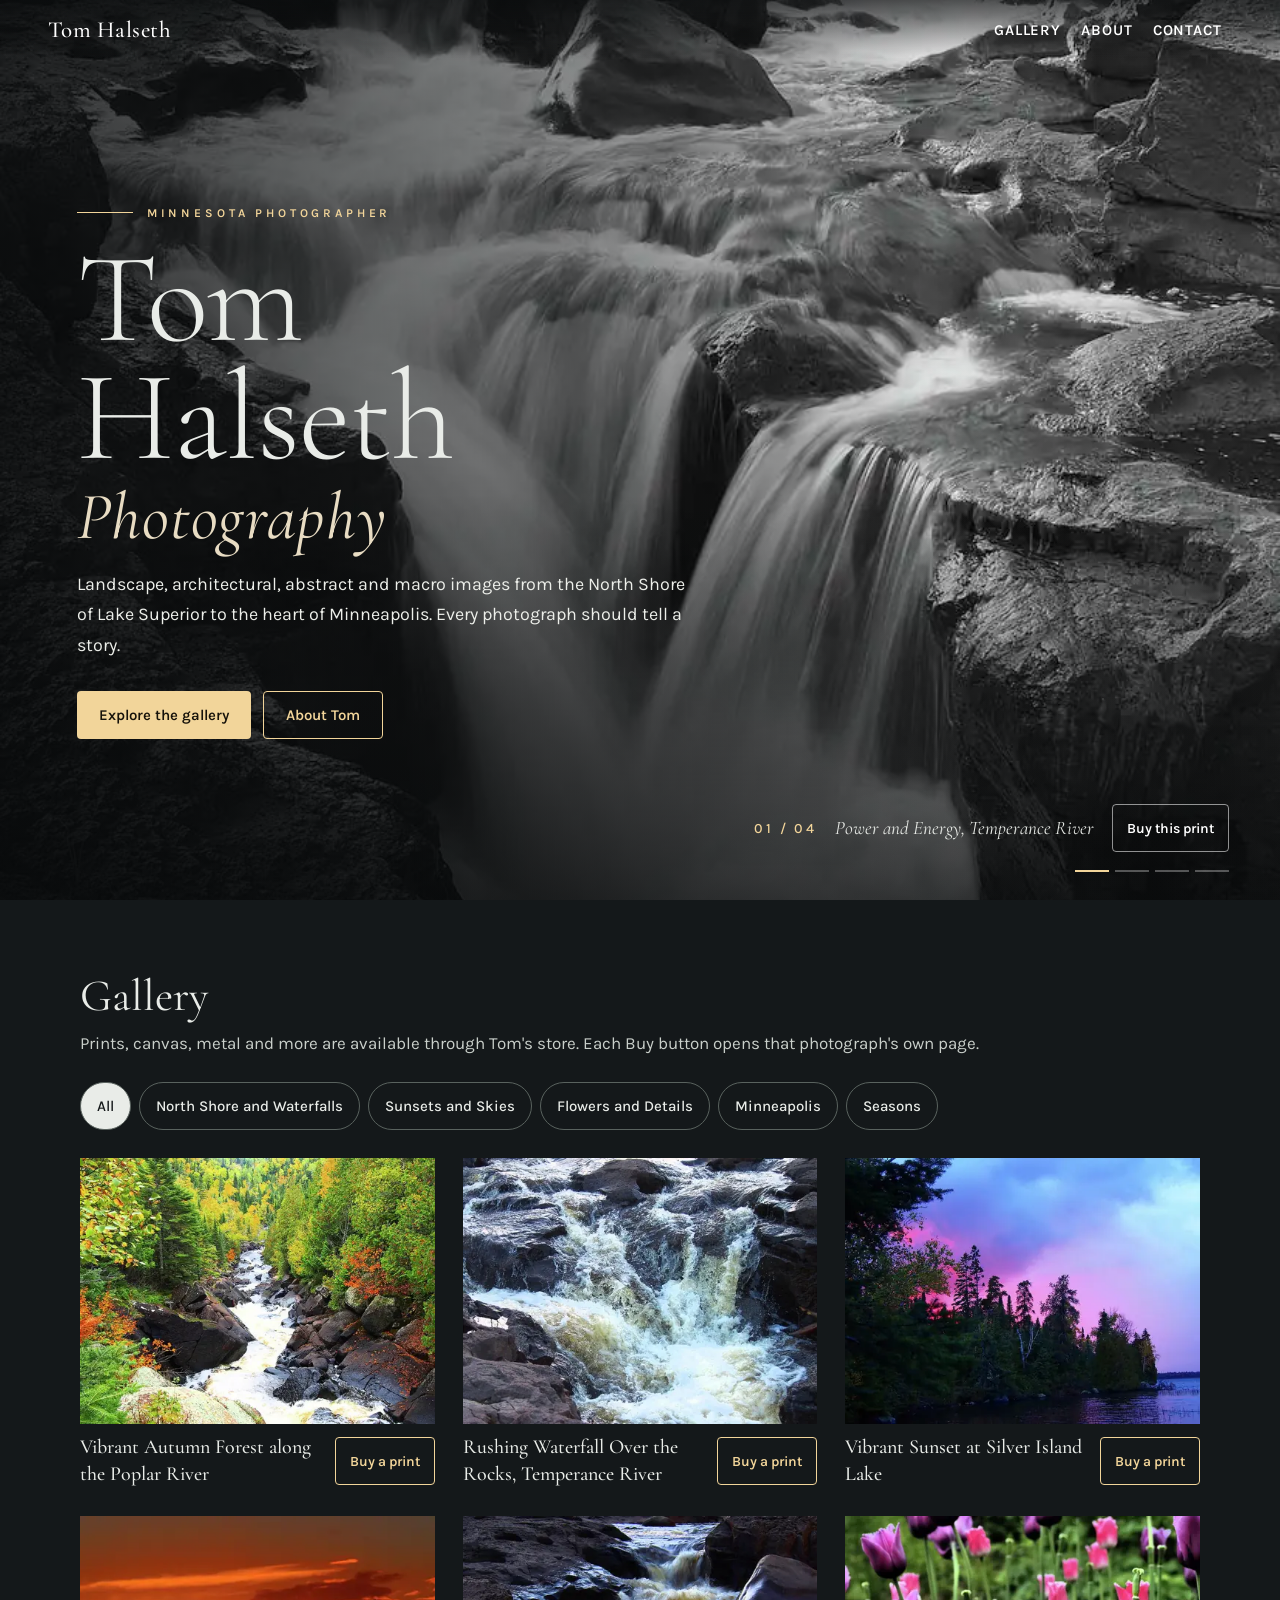
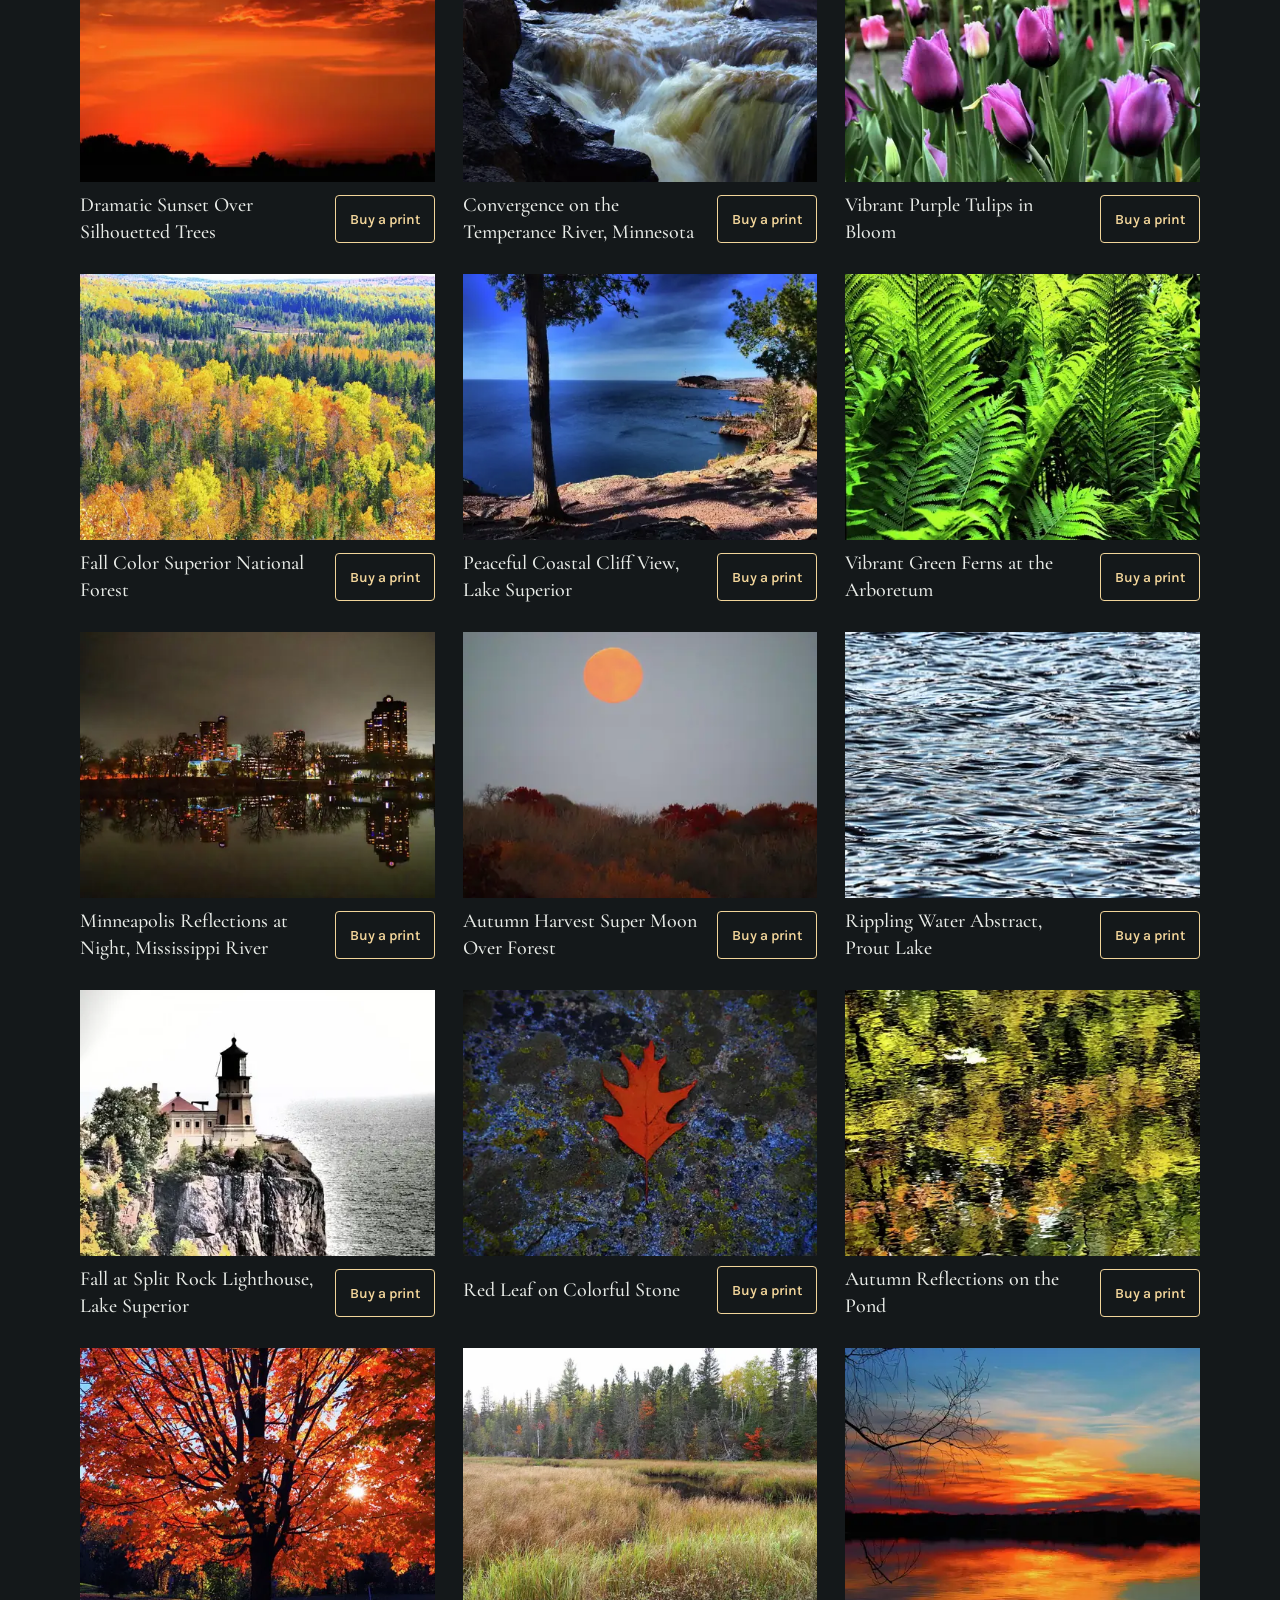
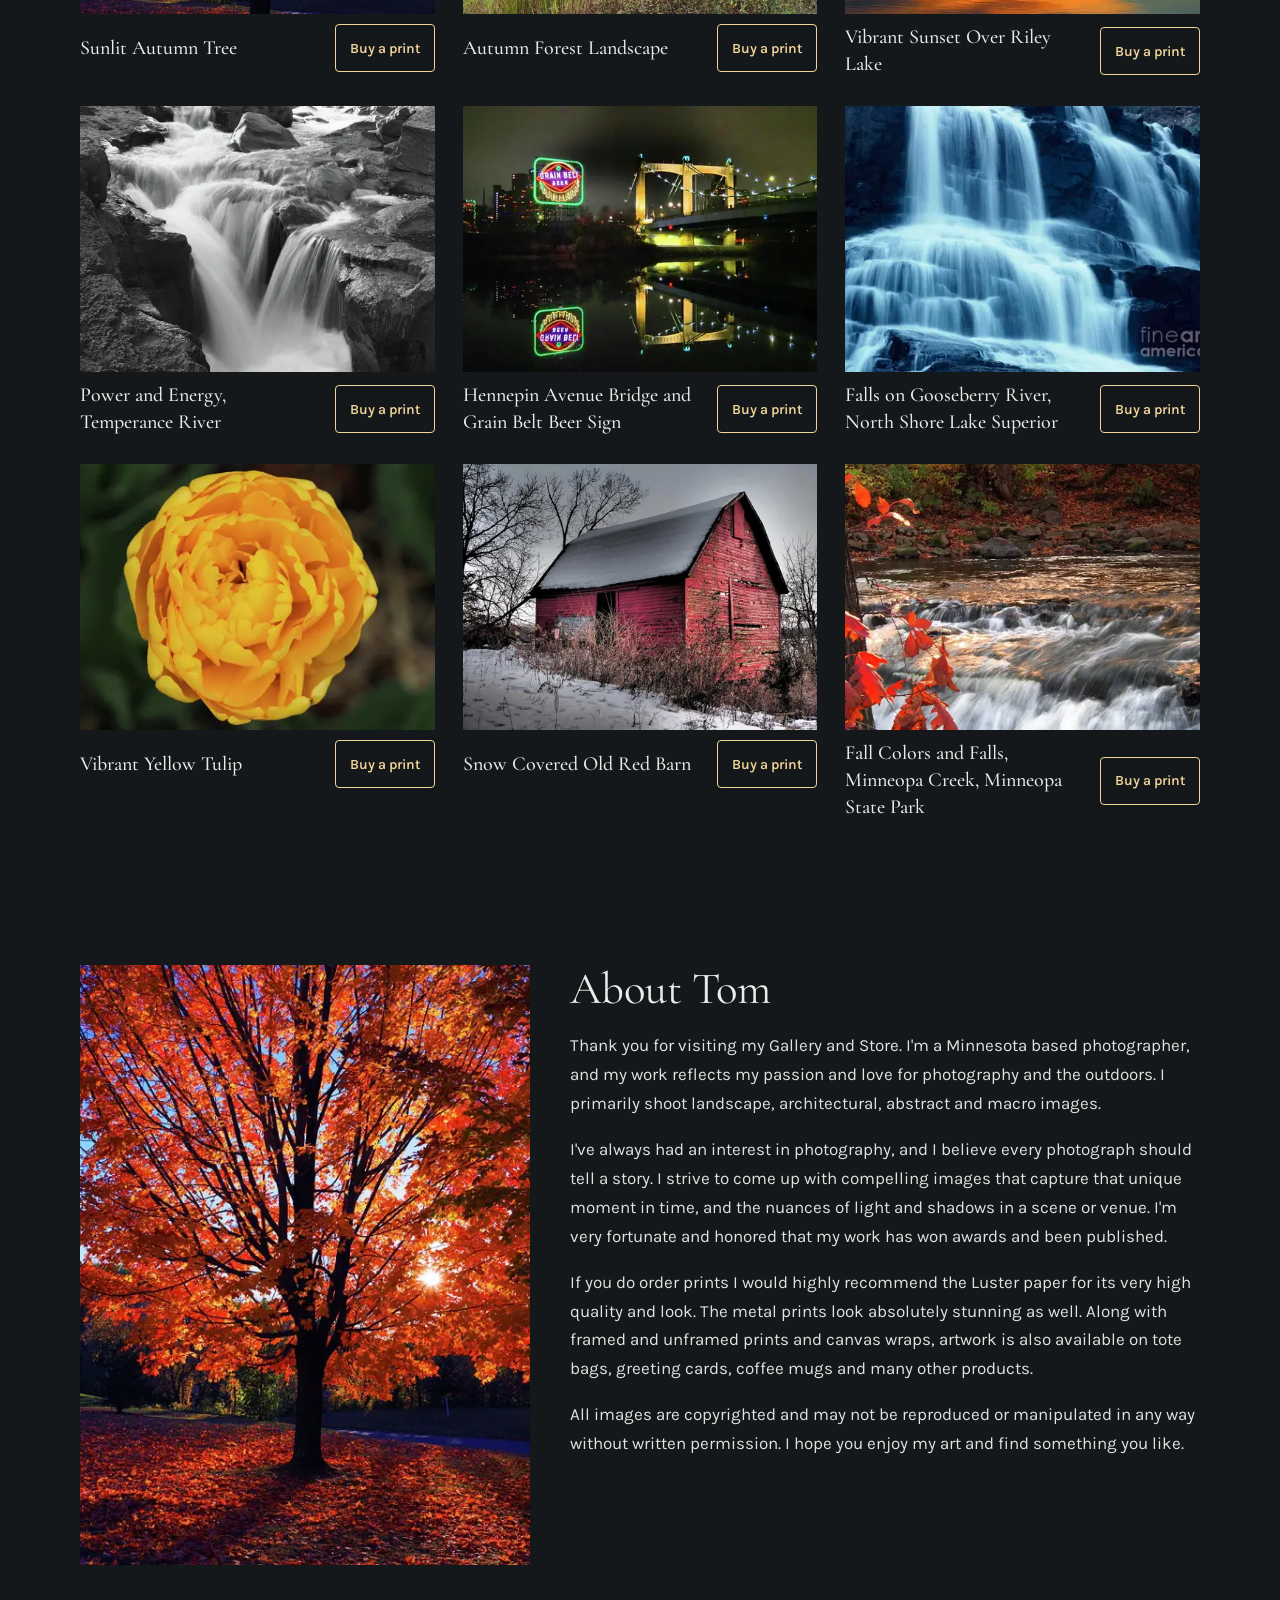
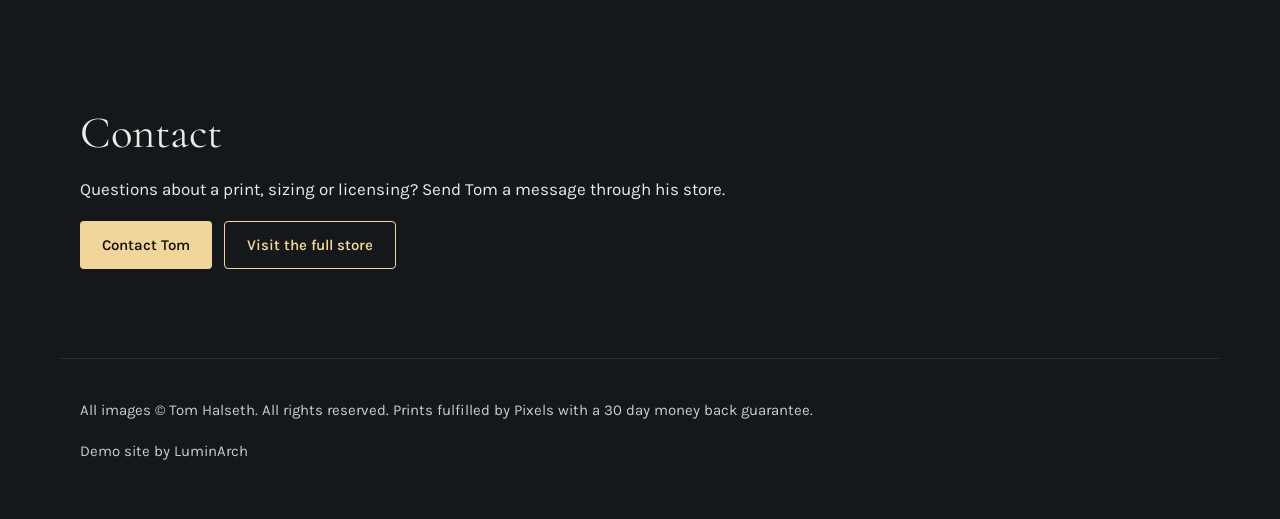
==== commit 68f59ad0: "Redesign hero: crossfading full bleed slideshow, Cormorant Garamond and Karla self hosted" ====
--- a/site/index.html
+++ b/site/index.html
@@ -3,33 +3,29 @@
 <meta name="description" content="Tom Halseth is a Minnesota based photographer of landscape, architectural, abstract and macro images, from Lake Superior&#x27;s North Shore to Minneapolis."><meta name="robots" content="noindex, nofollow"><link rel="canonical" href="https://daveo820.github.io/tom-halseth-demo/">
 <meta property="og:title" content="Tom Halseth Photography"><meta property="og:description" content="Tom Halseth is a Minnesota based photographer of landscape, architectural, abstract and macro images, from Lake Superior&#x27;s North Shore to Minneapolis."><meta property="og:image" content="https://daveo820.github.io/tom-halseth-demo/img/power-and-energy-temperance-river-tom-halseth-900.webp"><link rel="icon" href="data:,"><meta name="theme-color" content="#14181a">
 <link rel="preload" as="image" href="img/power-and-energy-temperance-river-tom-halseth-hero.webp" fetchpriority="high">
-<style>*{box-sizing:border-box}html{scroll-behavior:smooth}body{margin:0;font:17px/1.65 Georgia,"Iowan Old Style",serif;color:#e9ece8;background:#14181a}
+<link rel="preload" href="fonts/CormorantGaramond.woff2" as="font" type="font/woff2" crossorigin><style>@font-face{font-family:"Cormorant Garamond";font-style:normal;font-weight:300 700;font-display:swap;src:url(fonts/CormorantGaramond.woff2) format("woff2")}
+@font-face{font-family:"Cormorant Garamond";font-style:italic;font-weight:300 700;font-display:swap;src:url(fonts/CormorantGaramond-Italic.woff2) format("woff2")}
+@font-face{font-family:Karla;font-style:normal;font-weight:200 800;font-display:swap;src:url(fonts/Karla.woff2) format("woff2")}
+*{box-sizing:border-box}html{scroll-behavior:smooth}body{margin:0;font:17px/1.7 Karla,system-ui,sans-serif;color:#e9ece8;background:#14181a}
 a{color:#f2d59a}img{max-width:100%;height:auto;display:block}
 .skip{position:absolute;left:-999px;top:0;background:#f2d59a;color:#111;padding:12px}.skip:focus{left:8px;z-index:9}
 .vh{position:absolute;width:1px;height:1px;overflow:hidden;clip:rect(0 0 0 0)}
-.top{position:fixed;inset:0 0 auto;z-index:5;display:flex;justify-content:space-between;align-items:center;padding:4px 16px;background:rgba(14,17,19,.86);backdrop-filter:blur(8px)}
-.brand,.top nav a{color:#fff;text-decoration:none;min-height:48px;display:inline-flex;align-items:center;padding:0 10px;font:600 15px/1 system-ui,sans-serif;letter-spacing:.06em}
-.brand{font:400 20px/1 Georgia,serif;letter-spacing:.02em;padding-left:0}
-.hero{position:relative;min-height:88vh;display:grid;align-items:end;overflow:hidden}
-.hero>img{position:absolute;inset:0;width:100%;height:100%;object-fit:cover}
-.hero:after{content:"";position:absolute;inset:0;background:linear-gradient(180deg,rgba(0,0,0,.15),rgba(0,0,0,.72))}
-.hero-t{position:relative;z-index:1;padding:0 20px 56px;max-width:760px}
-.eyebrow{font:600 13px/1 system-ui,sans-serif;letter-spacing:.2em;text-transform:uppercase;color:#f2d59a;margin:0 0 10px}
-h1{font-weight:400;font-size:clamp(2.3rem,7vw,4.4rem);line-height:1.05;margin:0 0 14px}
-.lede{font-size:1.15rem;margin:0 0 24px;color:#f4f4f1}
-.btn{display:inline-flex;align-items:center;min-height:48px;padding:0 22px;border-radius:4px;background:#f2d59a;color:#16120a;font:600 15px/1 system-ui,sans-serif;text-decoration:none}
+.top{position:fixed;inset:0 0 auto;z-index:5;display:flex;justify-content:space-between;align-items:center;padding:6px clamp(16px,4vw,48px);background:linear-gradient(rgba(10,12,13,.7),rgba(10,12,13,0))}.top nav a{text-transform:uppercase;font-size:13px;letter-spacing:.18em}
+.brand,.top nav a{color:#fff;text-decoration:none;min-height:48px;display:inline-flex;align-items:center;padding:0 10px;font:600 15px/1 Karla,system-ui,sans-serif;letter-spacing:.06em}
+.brand{font:500 23px/1 "Cormorant Garamond",Georgia,serif;letter-spacing:.02em;padding-left:0}
+.btn{display:inline-flex;align-items:center;min-height:48px;padding:0 22px;border-radius:4px;background:#f2d59a;color:#16120a;font:600 15px/1 Karla,system-ui,sans-serif;text-decoration:none}
 .btn.ghost{background:transparent;color:#f2d59a;border:1px solid #f2d59a}
 .wrap{max-width:1160px;margin:0 auto;padding:72px 20px}
-h2{font-weight:400;font-size:2.2rem;margin:0 0 8px}.sub{color:#c9cfca;margin:0 0 24px}
+h2{font:400 2.8rem/1.1 "Cormorant Garamond",Georgia,serif;margin:0 0 8px}.sub{color:#c9cfca;margin:0 0 24px}
 .filters{display:flex;flex-wrap:wrap;gap:8px;margin-bottom:28px}
-.f{min-height:48px;padding:0 16px;border-radius:24px;border:1px solid #59625e;background:transparent;color:#e9ece8;font:500 15px system-ui,sans-serif;cursor:pointer}
+.f{min-height:48px;padding:0 16px;border-radius:24px;border:1px solid #59625e;background:transparent;color:#e9ece8;font:500 15px Karla,system-ui,sans-serif;cursor:pointer}
 .f[aria-pressed=true]{background:#e9ece8;color:#14181a}
 .grid{list-style:none;padding:0;margin:0;display:grid;gap:28px;grid-template-columns:repeat(auto-fill,minmax(300px,1fr))}
 .card[hidden]{display:none}.open{all:unset;cursor:zoom-in;display:block;aspect-ratio:4/3;overflow:hidden;background:#20262a}
 .open img{width:100%;height:100%;object-fit:cover;transition:transform .5s}.open:hover img{transform:scale(1.03)}.open:focus-visible{outline:3px solid #f2d59a}
 .meta{display:flex;justify-content:space-between;align-items:center;gap:12px;padding-top:10px}
-h3{font-weight:400;font-size:1.02rem;margin:0;line-height:1.35}
-.buy{flex:none;min-height:48px;display:inline-flex;align-items:center;padding:0 14px;border:1px solid #f2d59a;border-radius:4px;color:#f2d59a;text-decoration:none;font:600 14px system-ui,sans-serif}
+h3{font:500 1.25rem/1.3 "Cormorant Garamond",Georgia,serif;margin:0;line-height:1.35}
+.buy{flex:none;min-height:48px;display:inline-flex;align-items:center;padding:0 14px;border:1px solid #f2d59a;border-radius:4px;color:#f2d59a;text-decoration:none;font:600 14px Karla,system-ui,sans-serif}
 .about{display:grid;gap:40px;align-items:start}@media(min-width:800px){.about{grid-template-columns:1fr 1.4fr}}
 .about p{color:#dfe3df}.row{display:flex;gap:12px;flex-wrap:wrap}
 .foot{padding-top:24px;padding-bottom:40px;border-top:1px solid #2b3236;color:#c9cfca;font-size:15px}
@@ -39,13 +35,39 @@
 .x,.nav{position:absolute;min-width:48px;min-height:48px;border:0;background:rgba(255,255,255,.12);color:#fff;font-size:28px;border-radius:24px;cursor:pointer}
 .x{top:12px;right:12px}.prev{left:8px}.next{right:8px}
 @media(max-width:600px){.top nav a{padding:0 7px;font-size:14px}.brand{font-size:17px}.hero{min-height:78vh}.nav{bottom:16px}}
+
+.hero{position:relative;height:100svh;min-height:560px;overflow:hidden;background:#0e1112;display:grid;grid-template-columns:1fr;align-items:end}
+.slides,.veil{position:absolute;inset:0}
+.sl{position:absolute;inset:0;width:100%;height:100%;object-fit:cover;opacity:0;transform:scale(1.08);transition:opacity 2.2s ease,transform 9s linear}
+.sl.on{opacity:1;transform:scale(1)}
+.veil{background:linear-gradient(90deg,rgba(8,10,11,.82) 0%,rgba(8,10,11,.45) 45%,rgba(8,10,11,.05) 75%),linear-gradient(0deg,rgba(8,10,11,.75),rgba(8,10,11,0) 45%)}
+.hero-t{position:relative;z-index:1;padding:0 clamp(20px,6vw,96px) clamp(120px,16vh,170px);max-width:780px}
+.eyebrow{display:flex;align-items:center;gap:14px;font:600 12px/1 Karla,sans-serif;letter-spacing:.32em;text-transform:uppercase;color:#f2d59a;margin:0 0 22px}
+.rule{display:inline-block;width:56px;height:1px;background:#f2d59a}
+h1{margin:0 0 22px;font:300 clamp(3.4rem,10vw,8rem)/.92 "Cormorant Garamond",Georgia,serif;letter-spacing:-.01em}
+h1 em{display:block;font-style:italic;font-weight:400;font-size:.52em;color:#e8dcc3;letter-spacing:.02em;margin-top:.15em}
+.lede{font-size:clamp(1rem,1.4vw,1.15rem);max-width:34em;margin:0 0 30px;color:#eceee9}
+.hero-cap{position:absolute;z-index:1;right:clamp(20px,4vw,56px);bottom:28px;left:clamp(20px,6vw,96px);display:flex;align-items:center;gap:18px;flex-wrap:wrap;justify-content:flex-end;font-size:14px;color:#e4e7e3}
+.num{font:500 14px Karla,sans-serif;letter-spacing:.2em;color:#f2d59a}
+.ct{font:italic 400 1.2rem "Cormorant Garamond",Georgia,serif}
+.cb{color:#fff;border-color:rgba(255,255,255,.55)}
+.bars{display:flex;gap:6px;flex-basis:100%;justify-content:flex-end}.bars i{width:34px;height:2px;background:rgba(255,255,255,.3)}.bars i.on{background:#f2d59a}
+@media(max-width:700px){.veil{background:linear-gradient(0deg,rgba(8,10,11,.92) 0%,rgba(8,10,11,.55) 55%,rgba(8,10,11,.15))}.hero-t{padding-bottom:150px}.hero-cap{justify-content:space-between;bottom:18px}.ct{display:none}.bars{display:none}}
+@media(prefers-reduced-motion:reduce){.sl{transition:opacity 1s}.sl,.sl.on{transform:none}}
 </style>
 <script type="application/ld+json">[{"@context": "https://schema.org", "@type": "Person", "name": "Tom Halseth", "jobTitle": "Photographer", "url": "https://daveo820.github.io/tom-halseth-demo/", "image": "https://daveo820.github.io/tom-halseth-demo/img/power-and-energy-temperance-river-tom-halseth-900.webp", "homeLocation": {"@type": "Place", "name": "Minnesota"}, "sameAs": ["https://tom-halseth.pixels.com"], "description": "Tom Halseth is a Minnesota based photographer of landscape, architectural, abstract and macro images, from Lake Superior's North Shore to Minneapolis."}, {"@context": "https://schema.org", "@type": "ImageGallery", "name": "Tom Halseth Photography", "url": "https://daveo820.github.io/tom-halseth-demo/", "author": {"@type": "Person", "name": "Tom Halseth"}, "image": [{"@type": "ImageObject", "name": "Vibrant Autumn Forest along the Poplar River", "contentUrl": "https://daveo820.github.io/tom-halseth-demo/img/vibrant-autumn-forest-along-the-poplar-river-tom-halseth-900.webp", "url": "https://tom-halseth.pixels.com/featured/vibrant-autumn-forest-along-the-poplar-river-tom-halseth.html", "creator": {"@type": "Person", "name": "Tom Halseth"}}, {"@type": "ImageObject", "name": "Rushing Waterfall Over the Rocks, Temperance River", "contentUrl": "https://daveo820.github.io/tom-halseth-demo/img/rushing-waterfall-over-the-rocks-temperance-river-tom-halseth-900.webp", "url": "https://tom-halseth.pixels.com/featured/rushing-waterfall-over-the-rocks-temperance-river-tom-halseth.html", "creator": {"@type": "Person", "name": "Tom Halseth"}}, {"@type": "ImageObject", "name": "Vibrant Sunset at Silver Island Lake", "contentUrl": "https://daveo820.github.io/tom-halseth-demo/img/vibrant-sunset-over-a-bay-at-silver-island-lake-tom-halseth-900.webp", "url": "https://tom-halseth.pixels.com/featured/vibrant-sunset-over-a-bay-at-silver-island-lake-tom-halseth.html", "creator": {"@type": "Person", "name": "Tom Halseth"}}, {"@type": "ImageObject", "name": "Dramatic Sunset Over Silhouetted Trees", "contentUrl": "https://daveo820.github.io/tom-halseth-demo/img/dramatic-sunset-over-silhouetted-trees-tom-halseth-900.webp", "url": "https://tom-halseth.pixels.com/featured/dramatic-sunset-over-silhouetted-trees-tom-halseth.html", "creator": {"@type": "Person", "name": "Tom Halseth"}}, {"@type": "ImageObject", "name": "Convergence on the Temperance River, Minnesota", "contentUrl": "https://daveo820.github.io/tom-halseth-demo/img/convergence-on-the-temperance-river-tom-halseth-900.webp", "url": "https://tom-halseth.pixels.com/featured/convergence-on-the-temperance-river-tom-halseth.html", "creator": {"@type": "Person", "name": "Tom Halseth"}}, {"@type": "ImageObject", "name": "Vibrant Purple Tulips in Bloom", "contentUrl": "https://daveo820.github.io/tom-halseth-demo/img/vibrant-purple-tulips-in-bloom-tom-halseth-900.webp", "url": "https://tom-halseth.pixels.com/featured/vibrant-purple-tulips-in-bloom-tom-halseth.html", "creator": {"@type": "Person", "name": "Tom Halseth"}}, {"@type": "ImageObject", "name": "Fall Color Superior National Forest", "contentUrl": "https://daveo820.github.io/tom-halseth-demo/img/fall-in-superior-national-forest-tom-halseth-900.webp", "url": "https://tom-halseth.pixels.com/featured/fall-color-superior-national-forest-tom-halseth.html", "creator": {"@type": "Person", "name": "Tom Halseth"}}, {"@type": "ImageObject", "name": "Peaceful Coastal Cliff View, Lake Superior", "contentUrl": "https://daveo820.github.io/tom-halseth-demo/img/peaceful-coastal-cliff-view-lake-superior-tom-halseth-900.webp", "url": "https://tom-halseth.pixels.com/featured/peaceful-coastal-cliff-view-lake-superior-tom-halseth.html", "creator": {"@type": "Person", "name": "Tom Halseth"}}, {"@type": "ImageObject", "name": "Vibrant Green Ferns at the Arboretum", "contentUrl": "https://daveo820.github.io/tom-halseth-demo/img/vibrant-green-ferns-at-the-arboretum-tom-halseth-900.webp", "url": "https://tom-halseth.pixels.com/featured/vibrant-green-ferns-at-the-arboretum-tom-halseth.html", "creator": {"@type": "Person", "name": "Tom Halseth"}}, {"@type": "ImageObject", "name": "Minneapolis Reflections at Night, Mississippi River", "contentUrl": "https://daveo820.github.io/tom-halseth-demo/img/minneapolis-reflections-at-night-mississippi-river-tom-halseth-900.webp", "url": "https://tom-halseth.pixels.com/featured/minneapolis-reflections-at-night-mississippi-river-tom-halseth.html", "creator": {"@type": "Person", "name": "Tom Halseth"}}, {"@type": "ImageObject", "name": "Autumn Harvest Super Moon Over Forest", "contentUrl": "https://daveo820.github.io/tom-halseth-demo/img/autumn-harvest-super-moon-over-forest-tom-halseth-900.webp", "url": "https://tom-halseth.pixels.com/featured/autumn-harvest-super-moon-over-forest-tom-halseth.html", "creator": {"@type": "Person", "name": "Tom Halseth"}}, {"@type": "ImageObject", "name": "Rippling Water Abstract, Prout Lake", "contentUrl": "https://daveo820.github.io/tom-halseth-demo/img/rippling-water-abstract-prout-lake-tom-halseth-900.webp", "url": "https://tom-halseth.pixels.com/featured/rippling-water-abstract-prout-lake-tom-halseth.html", "creator": {"@type": "Person", "name": "Tom Halseth"}}, {"@type": "ImageObject", "name": "Fall at Split Rock Lighthouse, Lake Superior", "contentUrl": "https://daveo820.github.io/tom-halseth-demo/img/fall-at-split-rock-lighthouse-lake-superior-tom-halseth-900.webp", "url": "https://tom-halseth.pixels.com/featured/fall-at-split-rock-lighthouse-lake-superior-tom-halseth.html", "creator": {"@type": "Person", "name": "Tom Halseth"}}, {"@type": "ImageObject", "name": "Red Leaf on Colorful Stone", "contentUrl": "https://daveo820.github.io/tom-halseth-demo/img/red-leaf-on-colorful-stone-tom-halseth-900.webp", "url": "https://tom-halseth.pixels.com/featured/red-leaf-on-colorful-stone-tom-halseth.html", "creator": {"@type": "Person", "name": "Tom Halseth"}}, {"@type": "ImageObject", "name": "Autumn Reflections on the Pond", "contentUrl": "https://daveo820.github.io/tom-halseth-demo/img/autumn-reflections-on-the-pond-tom-halseth-900.webp", "url": "https://tom-halseth.pixels.com/featured/autumn-reflections-on-the-pond-tom-halseth.html", "creator": {"@type": "Person", "name": "Tom Halseth"}}, {"@type": "ImageObject", "name": "Sunlit Autumn Tree", "contentUrl": "https://daveo820.github.io/tom-halseth-demo/img/sunlit-autumn-tree-tom-halseth-900.webp", "url": "https://tom-halseth.pixels.com/featured/sunlit-autumn-tree-tom-halseth.html", "creator": {"@type": "Person", "name": "Tom Halseth"}}, {"@type": "ImageObject", "name": "Autumn Forest Landscape", "contentUrl": "https://daveo820.github.io/tom-halseth-demo/img/autumn-forest-landscape-tom-halseth-900.webp", "url": "https://tom-halseth.pixels.com/featured/autumn-forest-landscape-tom-halseth.html", "creator": {"@type": "Person", "name": "Tom Halseth"}}, {"@type": "ImageObject", "name": "Vibrant Sunset Over Riley Lake", "contentUrl": "https://daveo820.github.io/tom-halseth-demo/img/vibrant-sunset-over-riley-lake-tom-halseth-900.webp", "url": "https://tom-halseth.pixels.com/featured/vibrant-sunset-over-riley-lake-tom-halseth.html", "creator": {"@type": "Person", "name": "Tom Halseth"}}, {"@type": "ImageObject", "name": "Power and Energy, Temperance River", "contentUrl": "https://daveo820.github.io/tom-halseth-demo/img/power-and-energy-temperance-river-tom-halseth-900.webp", "url": "https://tom-halseth.pixels.com/featured/power-and-energy-temperance-river-tom-halseth.html", "creator": {"@type": "Person", "name": "Tom Halseth"}}, {"@type": "ImageObject", "name": "Hennepin Avenue Bridge and Grain Belt Beer Sign", "contentUrl": "https://daveo820.github.io/tom-halseth-demo/img/hennepin-avenue-bridge-and-grain-belt-beer-sign-tom-halseth-900.webp", "url": "https://tom-halseth.pixels.com/featured/hennepin-avenue-bridge-and-grain-belt-beer-sign-tom-halseth.html", "creator": {"@type": "Person", "name": "Tom Halseth"}}, {"@type": "ImageObject", "name": "Falls on Gooseberry River, North Shore Lake Superior", "contentUrl": "https://daveo820.github.io/tom-halseth-demo/img/at-the-falls-tom-halseth-900.webp", "url": "https://tom-halseth.pixels.com/featured/falls-on-gooseberry-river-north-shore-lake-superior-tom-halseth.html", "creator": {"@type": "Person", "name": "Tom Halseth"}}, {"@type": "ImageObject", "name": "Vibrant Yellow Tulip", "contentUrl": "https://daveo820.github.io/tom-halseth-demo/img/vibrant-yellow-tulip-tom-halseth-900.webp", "url": "https://tom-halseth.pixels.com/featured/vibrant-yellow-tulip-tom-halseth.html", "creator": {"@type": "Person", "name": "Tom Halseth"}}, {"@type": "ImageObject", "name": "Snow Covered Old Red Barn", "contentUrl": "https://daveo820.github.io/tom-halseth-demo/img/abandoned-but-still-standin-tom-halseth-900.webp", "url": "https://tom-halseth.pixels.com/featured/snow-covered-old-red-barn-tom-halseth.html", "creator": {"@type": "Person", "name": "Tom Halseth"}}, {"@type": "ImageObject", "name": "Fall Colors and Falls, Minneopa Creek, Minneopa State Park", "contentUrl": "https://daveo820.github.io/tom-halseth-demo/img/fall-at-minneopa-creek-minneopa-state-park-tom-halseth-900.webp", "url": "https://tom-halseth.pixels.com/featured/fall-colors-and-falls-minneopa-creek-minneopa-state-park-tom-halseth.html", "creator": {"@type": "Person", "name": "Tom Halseth"}}]}]</script></head><body>
 <a class="skip" href="#main">Skip to content</a>
 <header class="top"><a class="brand" href="#top">Tom Halseth</a><nav aria-label="Main"><a href="#gallery">Gallery</a><a href="#about">About</a><a href="#contact">Contact</a></nav></header>
 <main id="main">
-<section class="hero" id="top"><img src="img/power-and-energy-temperance-river-tom-halseth-hero.webp" width="900" height="675" alt="Power and Energy, Temperance River, photograph by Tom Halseth" fetchpriority="high" decoding="async">
-<div class="hero-t"><p class="eyebrow">Minnesota photographer</p><h1>Tom Halseth Photography</h1><p class="lede">Landscape, architectural, abstract and macro images. Every photograph should tell a story.</p><a class="btn" href="#gallery">View the gallery</a></div></section>
+<section class="hero" id="top" aria-labelledby="h-t">
+<div class="slides" aria-hidden="true"><img class="sl on" src="img/power-and-energy-temperance-river-tom-halseth-hero.webp" width="900" height="675" alt="" fetchpriority="high" decoding="async"><img class="sl" data-src="img/fall-at-split-rock-lighthouse-lake-superior-tom-halseth-hero.webp" width="900" height="675" alt="" decoding="async"><img class="sl" data-src="img/peaceful-coastal-cliff-view-lake-superior-tom-halseth-hero.webp" width="900" height="675" alt="" decoding="async"><img class="sl" data-src="img/at-the-falls-tom-halseth-hero.webp" width="900" height="601" alt="" decoding="async"></div>
+<div class="veil"></div>
+<div class="hero-t"><p class="eyebrow"><span class="rule"></span>Minnesota photographer</p>
+<h1 id="h-t"><span class="h-name">Tom Halseth</span><em>Photography</em></h1>
+<p class="lede">Landscape, architectural, abstract and macro images from the North Shore of Lake Superior to the heart of Minneapolis. Every photograph should tell a story.</p>
+<p class="row"><a class="btn" href="#gallery">Explore the gallery</a><a class="btn ghost" href="#about">About Tom</a></p></div>
+<div class="hero-cap" aria-live="polite"><span class="num">01 / 04</span><span class="ct">Power and Energy, Temperance River</span><a class="buy cb" href="https://tom-halseth.pixels.com/featured/power-and-energy-temperance-river-tom-halseth.html" rel="noopener">Buy this print</a><div class="bars"><i class="on"></i><i class=""></i><i class=""></i><i class=""></i></div></div>
+</section>
 <section id="gallery" class="wrap" aria-labelledby="g-h"><h2 id="g-h">Gallery</h2><p class="sub">Prints, canvas, metal and more are available through Tom's store. Each Buy button opens that photograph's own page.</p>
 <div class="filters" role="group" aria-label="Filter by collection"><button type="button" class="f" data-f="all" aria-pressed="true">All</button><button type="button" class="f" data-f="north" aria-pressed="false">North Shore and Waterfalls</button><button type="button" class="f" data-f="sky" aria-pressed="false">Sunsets and Skies</button><button type="button" class="f" data-f="macro" aria-pressed="false">Flowers and Details</button><button type="button" class="f" data-f="city" aria-pressed="false">Minneapolis</button><button type="button" class="f" data-f="seasons" aria-pressed="false">Seasons</button></div>
 <ul class="grid"><li class="card" data-c="north"><button class="open" type="button" data-i="0" aria-label="View Vibrant Autumn Forest along the Poplar River larger"><img src="img/vibrant-autumn-forest-along-the-poplar-river-tom-halseth-480.webp" srcset="img/vibrant-autumn-forest-along-the-poplar-river-tom-halseth-480.webp 480w, img/vibrant-autumn-forest-along-the-poplar-river-tom-halseth-900.webp 900w" sizes="(min-width:1100px) 360px,(min-width:700px) 45vw,100vw" width="900" height="675" alt="Vibrant Autumn Forest along the Poplar River, photograph by Tom Halseth" loading="lazy" decoding="async"></button><div class="meta"><h3>Vibrant Autumn Forest along the Poplar River</h3><a class="buy" href="https://tom-halseth.pixels.com/featured/vibrant-autumn-forest-along-the-poplar-river-tom-halseth.html" rel="noopener">Buy a print<span class="vh"> of Vibrant Autumn Forest along the Poplar River</span></a></div></li><li class="card" data-c="north"><button class="open" type="button" data-i="1" aria-label="View Rushing Waterfall Over the Rocks, Temperance River larger"><img src="img/rushing-waterfall-over-the-rocks-temperance-river-tom-halseth-480.webp" srcset="img/rushing-waterfall-over-the-rocks-temperance-river-tom-halseth-480.webp 480w, img/rushing-waterfall-over-the-rocks-temperance-river-tom-halseth-900.webp 900w" sizes="(min-width:1100px) 360px,(min-width:700px) 45vw,100vw" width="900" height="675" alt="Rushing Waterfall Over the Rocks, Temperance River, photograph by Tom Halseth" loading="lazy" decoding="async"></button><div class="meta"><h3>Rushing Waterfall Over the Rocks, Temperance River</h3><a class="buy" href="https://tom-halseth.pixels.com/featured/rushing-waterfall-over-the-rocks-temperance-river-tom-halseth.html" rel="noopener">Buy a print<span class="vh"> of Rushing Waterfall Over the Rocks, Temperance River</span></a></div></li><li class="card" data-c="sky"><button class="open" type="button" data-i="2" aria-label="View Vibrant Sunset at Silver Island Lake larger"><img src="img/vibrant-sunset-over-a-bay-at-silver-island-lake-tom-halseth-480.webp" srcset="img/vibrant-sunset-over-a-bay-at-silver-island-lake-tom-halseth-480.webp 480w, img/vibrant-sunset-over-a-bay-at-silver-island-lake-tom-halseth-900.webp 900w" sizes="(min-width:1100px) 360px,(min-width:700px) 45vw,100vw" width="900" height="675" alt="Vibrant Sunset at Silver Island Lake, photograph by Tom Halseth" loading="lazy" decoding="async"></button><div class="meta"><h3>Vibrant Sunset at Silver Island Lake</h3><a class="buy" href="https://tom-halseth.pixels.com/featured/vibrant-sunset-over-a-bay-at-silver-island-lake-tom-halseth.html" rel="noopener">Buy a print<span class="vh"> of Vibrant Sunset at Silver Island Lake</span></a></div></li><li class="card" data-c="sky"><button class="open" type="button" data-i="3" aria-label="View Dramatic Sunset Over Silhouetted Trees larger"><img src="img/dramatic-sunset-over-silhouetted-trees-tom-halseth-480.webp" srcset="img/dramatic-sunset-over-silhouetted-trees-tom-halseth-480.webp 480w, img/dramatic-sunset-over-silhouetted-trees-tom-halseth-900.webp 900w" sizes="(min-width:1100px) 360px,(min-width:700px) 45vw,100vw" width="900" height="675" alt="Dramatic Sunset Over Silhouetted Trees, photograph by Tom Halseth" loading="lazy" decoding="async"></button><div class="meta"><h3>Dramatic Sunset Over Silhouetted Trees</h3><a class="buy" href="https://tom-halseth.pixels.com/featured/dramatic-sunset-over-silhouetted-trees-tom-halseth.html" rel="noopener">Buy a print<span class="vh"> of Dramatic Sunset Over Silhouetted Trees</span></a></div></li><li class="card" data-c="north"><button class="open" type="button" data-i="4" aria-label="View Convergence on the Temperance River, Minnesota larger"><img src="img/convergence-on-the-temperance-river-tom-halseth-480.webp" srcset="img/convergence-on-the-temperance-river-tom-halseth-480.webp 480w, img/convergence-on-the-temperance-river-tom-halseth-900.webp 900w" sizes="(min-width:1100px) 360px,(min-width:700px) 45vw,100vw" width="900" height="675" alt="Convergence on the Temperance River, Minnesota, photograph by Tom Halseth" loading="lazy" decoding="async"></button><div class="meta"><h3>Convergence on the Temperance River, Minnesota</h3><a class="buy" href="https://tom-halseth.pixels.com/featured/convergence-on-the-temperance-river-tom-halseth.html" rel="noopener">Buy a print<span class="vh"> of Convergence on the Temperance River, Minnesota</span></a></div></li><li class="card" data-c="macro"><button class="open" type="button" data-i="5" aria-label="View Vibrant Purple Tulips in Bloom larger"><img src="img/vibrant-purple-tulips-in-bloom-tom-halseth-480.webp" srcset="img/vibrant-purple-tulips-in-bloom-tom-halseth-480.webp 480w, img/vibrant-purple-tulips-in-bloom-tom-halseth-900.webp 900w" sizes="(min-width:1100px) 360px,(min-width:700px) 45vw,100vw" width="900" height="675" alt="Vibrant Purple Tulips in Bloom, photograph by Tom Halseth" loading="lazy" decoding="async"></button><div class="meta"><h3>Vibrant Purple Tulips in Bloom</h3><a class="buy" href="https://tom-halseth.pixels.com/featured/vibrant-purple-tulips-in-bloom-tom-halseth.html" rel="noopener">Buy a print<span class="vh"> of Vibrant Purple Tulips in Bloom</span></a></div></li><li class="card" data-c="north"><button class="open" type="button" data-i="6" aria-label="View Fall Color Superior National Forest larger"><img src="img/fall-in-superior-national-forest-tom-halseth-480.webp" srcset="img/fall-in-superior-national-forest-tom-halseth-480.webp 480w, img/fall-in-superior-national-forest-tom-halseth-900.webp 900w" sizes="(min-width:1100px) 360px,(min-width:700px) 45vw,100vw" width="900" height="675" alt="Fall Color Superior National Forest, photograph by Tom Halseth" loading="lazy" decoding="async"></button><div class="meta"><h3>Fall Color Superior National Forest</h3><a class="buy" href="https://tom-halseth.pixels.com/featured/fall-color-superior-national-forest-tom-halseth.html" rel="noopener">Buy a print<span class="vh"> of Fall Color Superior National Forest</span></a></div></li><li class="card" data-c="north"><button class="open" type="button" data-i="7" aria-label="View Peaceful Coastal Cliff View, Lake Superior larger"><img src="img/peaceful-coastal-cliff-view-lake-superior-tom-halseth-480.webp" srcset="img/peaceful-coastal-cliff-view-lake-superior-tom-halseth-480.webp 480w, img/peaceful-coastal-cliff-view-lake-superior-tom-halseth-900.webp 900w" sizes="(min-width:1100px) 360px,(min-width:700px) 45vw,100vw" width="900" height="675" alt="Peaceful Coastal Cliff View, Lake Superior, photograph by Tom Halseth" loading="lazy" decoding="async"></button><div class="meta"><h3>Peaceful Coastal Cliff View, Lake Superior</h3><a class="buy" href="https://tom-halseth.pixels.com/featured/peaceful-coastal-cliff-view-lake-superior-tom-halseth.html" rel="noopener">Buy a print<span class="vh"> of Peaceful Coastal Cliff View, Lake Superior</span></a></div></li><li class="card" data-c="macro"><button class="open" type="button" data-i="8" aria-label="View Vibrant Green Ferns at the Arboretum larger"><img src="img/vibrant-green-ferns-at-the-arboretum-tom-halseth-480.webp" srcset="img/vibrant-green-ferns-at-the-arboretum-tom-halseth-480.webp 480w, img/vibrant-green-ferns-at-the-arboretum-tom-halseth-900.webp 900w" sizes="(min-width:1100px) 360px,(min-width:700px) 45vw,100vw" width="900" height="675" alt="Vibrant Green Ferns at the Arboretum, photograph by Tom Halseth" loading="lazy" decoding="async"></button><div class="meta"><h3>Vibrant Green Ferns at the Arboretum</h3><a class="buy" href="https://tom-halseth.pixels.com/featured/vibrant-green-ferns-at-the-arboretum-tom-halseth.html" rel="noopener">Buy a print<span class="vh"> of Vibrant Green Ferns at the Arboretum</span></a></div></li><li class="card" data-c="city"><button class="open" type="button" data-i="9" aria-label="View Minneapolis Reflections at Night, Mississippi River larger"><img src="img/minneapolis-reflections-at-night-mississippi-river-tom-halseth-480.webp" srcset="img/minneapolis-reflections-at-night-mississippi-river-tom-halseth-480.webp 480w, img/minneapolis-reflections-at-night-mississippi-river-tom-halseth-900.webp 900w" sizes="(min-width:1100px) 360px,(min-width:700px) 45vw,100vw" width="900" height="675" alt="Minneapolis Reflections at Night, Mississippi River, photograph by Tom Halseth" loading="lazy" decoding="async"></button><div class="meta"><h3>Minneapolis Reflections at Night, Mississippi River</h3><a class="buy" href="https://tom-halseth.pixels.com/featured/minneapolis-reflections-at-night-mississippi-river-tom-halseth.html" rel="noopener">Buy a print<span class="vh"> of Minneapolis Reflections at Night, Mississippi River</span></a></div></li><li class="card" data-c="sky"><button class="open" type="button" data-i="10" aria-label="View Autumn Harvest Super Moon Over Forest larger"><img src="img/autumn-harvest-super-moon-over-forest-tom-halseth-480.webp" srcset="img/autumn-harvest-super-moon-over-forest-tom-halseth-480.webp 480w, img/autumn-harvest-super-moon-over-forest-tom-halseth-900.webp 900w" sizes="(min-width:1100px) 360px,(min-width:700px) 45vw,100vw" width="900" height="675" alt="Autumn Harvest Super Moon Over Forest, photograph by Tom Halseth" loading="lazy" decoding="async"></button><div class="meta"><h3>Autumn Harvest Super Moon Over Forest</h3><a class="buy" href="https://tom-halseth.pixels.com/featured/autumn-harvest-super-moon-over-forest-tom-halseth.html" rel="noopener">Buy a print<span class="vh"> of Autumn Harvest Super Moon Over Forest</span></a></div></li><li class="card" data-c="macro"><button class="open" type="button" data-i="11" aria-label="View Rippling Water Abstract, Prout Lake larger"><img src="img/rippling-water-abstract-prout-lake-tom-halseth-480.webp" srcset="img/rippling-water-abstract-prout-lake-tom-halseth-480.webp 480w, img/rippling-water-abstract-prout-lake-tom-halseth-900.webp 900w" sizes="(min-width:1100px) 360px,(min-width:700px) 45vw,100vw" width="900" height="506" alt="Rippling Water Abstract, Prout Lake, photograph by Tom Halseth" loading="lazy" decoding="async"></button><div class="meta"><h3>Rippling Water Abstract, Prout Lake</h3><a class="buy" href="https://tom-halseth.pixels.com/featured/rippling-water-abstract-prout-lake-tom-halseth.html" rel="noopener">Buy a print<span class="vh"> of Rippling Water Abstract, Prout Lake</span></a></div></li><li class="card" data-c="north"><button class="open" type="button" data-i="12" aria-label="View Fall at Split Rock Lighthouse, Lake Superior larger"><img src="img/fall-at-split-rock-lighthouse-lake-superior-tom-halseth-480.webp" srcset="img/fall-at-split-rock-lighthouse-lake-superior-tom-halseth-480.webp 480w, img/fall-at-split-rock-lighthouse-lake-superior-tom-halseth-900.webp 900w" sizes="(min-width:1100px) 360px,(min-width:700px) 45vw,100vw" width="900" height="675" alt="Fall at Split Rock Lighthouse, Lake Superior, photograph by Tom Halseth" loading="lazy" decoding="async"></button><div class="meta"><h3>Fall at Split Rock Lighthouse, Lake Superior</h3><a class="buy" href="https://tom-halseth.pixels.com/featured/fall-at-split-rock-lighthouse-lake-superior-tom-halseth.html" rel="noopener">Buy a print<span class="vh"> of Fall at Split Rock Lighthouse, Lake Superior</span></a></div></li><li class="card" data-c="macro"><button class="open" type="button" data-i="13" aria-label="View Red Leaf on Colorful Stone larger"><img src="img/red-leaf-on-colorful-stone-tom-halseth-480.webp" srcset="img/red-leaf-on-colorful-stone-tom-halseth-480.webp 480w, img/red-leaf-on-colorful-stone-tom-halseth-900.webp 900w" sizes="(min-width:1100px) 360px,(min-width:700px) 45vw,100vw" width="675" height="900" alt="Red Leaf on Colorful Stone, photograph by Tom Halseth" loading="lazy" decoding="async"></button><div class="meta"><h3>Red Leaf on Colorful Stone</h3><a class="buy" href="https://tom-halseth.pixels.com/featured/red-leaf-on-colorful-stone-tom-halseth.html" rel="noopener">Buy a print<span class="vh"> of Red Leaf on Colorful Stone</span></a></div></li><li class="card" data-c="seasons"><button class="open" type="button" data-i="14" aria-label="View Autumn Reflections on the Pond larger"><img src="img/autumn-reflections-on-the-pond-tom-halseth-480.webp" srcset="img/autumn-reflections-on-the-pond-tom-halseth-480.webp 480w, img/autumn-reflections-on-the-pond-tom-halseth-900.webp 900w" sizes="(min-width:1100px) 360px,(min-width:700px) 45vw,100vw" width="900" height="675" alt="Autumn Reflections on the Pond, photograph by Tom Halseth" loading="lazy" decoding="async"></button><div class="meta"><h3>Autumn Reflections on the Pond</h3><a class="buy" href="https://tom-halseth.pixels.com/featured/autumn-reflections-on-the-pond-tom-halseth.html" rel="noopener">Buy a print<span class="vh"> of Autumn Reflections on the Pond</span></a></div></li><li class="card" data-c="seasons"><button class="open" type="button" data-i="15" aria-label="View Sunlit Autumn Tree larger"><img src="img/sunlit-autumn-tree-tom-halseth-480.webp" srcset="img/sunlit-autumn-tree-tom-halseth-480.webp 480w, img/sunlit-autumn-tree-tom-halseth-900.webp 900w" sizes="(min-width:1100px) 360px,(min-width:700px) 45vw,100vw" width="675" height="900" alt="Sunlit Autumn Tree, photograph by Tom Halseth" loading="lazy" decoding="async"></button><div class="meta"><h3>Sunlit Autumn Tree</h3><a class="buy" href="https://tom-halseth.pixels.com/featured/sunlit-autumn-tree-tom-halseth.html" rel="noopener">Buy a print<span class="vh"> of Sunlit Autumn Tree</span></a></div></li><li class="card" data-c="seasons"><button class="open" type="button" data-i="16" aria-label="View Autumn Forest Landscape larger"><img src="img/autumn-forest-landscape-tom-halseth-480.webp" srcset="img/autumn-forest-landscape-tom-halseth-480.webp 480w, img/autumn-forest-landscape-tom-halseth-900.webp 900w" sizes="(min-width:1100px) 360px,(min-width:700px) 45vw,100vw" width="900" height="675" alt="Autumn Forest Landscape, photograph by Tom Halseth" loading="lazy" decoding="async"></button><div class="meta"><h3>Autumn Forest Landscape</h3><a class="buy" href="https://tom-halseth.pixels.com/featured/autumn-forest-landscape-tom-halseth.html" rel="noopener">Buy a print<span class="vh"> of Autumn Forest Landscape</span></a></div></li><li class="card" data-c="sky"><button class="open" type="button" data-i="17" aria-label="View Vibrant Sunset Over Riley Lake larger"><img src="img/vibrant-sunset-over-riley-lake-tom-halseth-480.webp" srcset="img/vibrant-sunset-over-riley-lake-tom-halseth-480.webp 480w, img/vibrant-sunset-over-riley-lake-tom-halseth-900.webp 900w" sizes="(min-width:1100px) 360px,(min-width:700px) 45vw,100vw" width="900" height="675" alt="Vibrant Sunset Over Riley Lake, photograph by Tom Halseth" loading="lazy" decoding="async"></button><div class="meta"><h3>Vibrant Sunset Over Riley Lake</h3><a class="buy" href="https://tom-halseth.pixels.com/featured/vibrant-sunset-over-riley-lake-tom-halseth.html" rel="noopener">Buy a print<span class="vh"> of Vibrant Sunset Over Riley Lake</span></a></div></li><li class="card" data-c="north"><button class="open" type="button" data-i="18" aria-label="View Power and Energy, Temperance River larger"><img src="img/power-and-energy-temperance-river-tom-halseth-480.webp" srcset="img/power-and-energy-temperance-river-tom-halseth-480.webp 480w, img/power-and-energy-temperance-river-tom-halseth-900.webp 900w" sizes="(min-width:1100px) 360px,(min-width:700px) 45vw,100vw" width="900" height="675" alt="Power and Energy, Temperance River, photograph by Tom Halseth" loading="lazy" decoding="async"></button><div class="meta"><h3>Power and Energy, Temperance River</h3><a class="buy" href="https://tom-halseth.pixels.com/featured/power-and-energy-temperance-river-tom-halseth.html" rel="noopener">Buy a print<span class="vh"> of Power and Energy, Temperance River</span></a></div></li><li class="card" data-c="city"><button class="open" type="button" data-i="19" aria-label="View Hennepin Avenue Bridge and Grain Belt Beer Sign larger"><img src="img/hennepin-avenue-bridge-and-grain-belt-beer-sign-tom-halseth-480.webp" srcset="img/hennepin-avenue-bridge-and-grain-belt-beer-sign-tom-halseth-480.webp 480w, img/hennepin-avenue-bridge-and-grain-belt-beer-sign-tom-halseth-900.webp 900w" sizes="(min-width:1100px) 360px,(min-width:700px) 45vw,100vw" width="900" height="675" alt="Hennepin Avenue Bridge and Grain Belt Beer Sign, photograph by Tom Halseth" loading="lazy" decoding="async"></button><div class="meta"><h3>Hennepin Avenue Bridge and Grain Belt Beer Sign</h3><a class="buy" href="https://tom-halseth.pixels.com/featured/hennepin-avenue-bridge-and-grain-belt-beer-sign-tom-halseth.html" rel="noopener">Buy a print<span class="vh"> of Hennepin Avenue Bridge and Grain Belt Beer Sign</span></a></div></li><li class="card" data-c="north"><button class="open" type="button" data-i="20" aria-label="View Falls on Gooseberry River, North Shore Lake Superior larger"><img src="img/at-the-falls-tom-halseth-480.webp" srcset="img/at-the-falls-tom-halseth-480.webp 480w, img/at-the-falls-tom-halseth-900.webp 900w" sizes="(min-width:1100px) 360px,(min-width:700px) 45vw,100vw" width="900" height="601" alt="Falls on Gooseberry River, North Shore Lake Superior, photograph by Tom Halseth" loading="lazy" decoding="async"></button><div class="meta"><h3>Falls on Gooseberry River, North Shore Lake Superior</h3><a class="buy" href="https://tom-halseth.pixels.com/featured/falls-on-gooseberry-river-north-shore-lake-superior-tom-halseth.html" rel="noopener">Buy a print<span class="vh"> of Falls on Gooseberry River, North Shore Lake Superior</span></a></div></li><li class="card" data-c="macro"><button class="open" type="button" data-i="21" aria-label="View Vibrant Yellow Tulip larger"><img src="img/vibrant-yellow-tulip-tom-halseth-480.webp" srcset="img/vibrant-yellow-tulip-tom-halseth-480.webp 480w, img/vibrant-yellow-tulip-tom-halseth-900.webp 900w" sizes="(min-width:1100px) 360px,(min-width:700px) 45vw,100vw" width="900" height="675" alt="Vibrant Yellow Tulip, photograph by Tom Halseth" loading="lazy" decoding="async"></button><div class="meta"><h3>Vibrant Yellow Tulip</h3><a class="buy" href="https://tom-halseth.pixels.com/featured/vibrant-yellow-tulip-tom-halseth.html" rel="noopener">Buy a print<span class="vh"> of Vibrant Yellow Tulip</span></a></div></li><li class="card" data-c="seasons"><button class="open" type="button" data-i="22" aria-label="View Snow Covered Old Red Barn larger"><img src="img/abandoned-but-still-standin-tom-halseth-480.webp" srcset="img/abandoned-but-still-standin-tom-halseth-480.webp 480w, img/abandoned-but-still-standin-tom-halseth-900.webp 900w" sizes="(min-width:1100px) 360px,(min-width:700px) 45vw,100vw" width="900" height="675" alt="Snow Covered Old Red Barn, photograph by Tom Halseth" loading="lazy" decoding="async"></button><div class="meta"><h3>Snow Covered Old Red Barn</h3><a class="buy" href="https://tom-halseth.pixels.com/featured/snow-covered-old-red-barn-tom-halseth.html" rel="noopener">Buy a print<span class="vh"> of Snow Covered Old Red Barn</span></a></div></li><li class="card" data-c="north"><button class="open" type="button" data-i="23" aria-label="View Fall Colors and Falls, Minneopa Creek, Minneopa State Park larger"><img src="img/fall-at-minneopa-creek-minneopa-state-park-tom-halseth-480.webp" srcset="img/fall-at-minneopa-creek-minneopa-state-park-tom-halseth-480.webp 480w, img/fall-at-minneopa-creek-minneopa-state-park-tom-halseth-900.webp 900w" sizes="(min-width:1100px) 360px,(min-width:700px) 45vw,100vw" width="675" height="900" alt="Fall Colors and Falls, Minneopa Creek, Minneopa State Park, photograph by Tom Halseth" loading="lazy" decoding="async"></button><div class="meta"><h3>Fall Colors and Falls, Minneopa Creek, Minneopa State Park</h3><a class="buy" href="https://tom-halseth.pixels.com/featured/fall-colors-and-falls-minneopa-creek-minneopa-state-park-tom-halseth.html" rel="noopener">Buy a print<span class="vh"> of Fall Colors and Falls, Minneopa Creek, Minneopa State Park</span></a></div></li></ul></section>
@@ -54,7 +76,7 @@
 </main>
 <footer class="wrap foot"><p>All images © Tom Halseth. All rights reserved. Prints fulfilled by Pixels with a 30 day money back guarantee.</p><p class="demo">Demo site by LuminArch</p></footer>
 <dialog id="lb" aria-label="Photo viewer"><button type="button" class="x" aria-label="Close">×</button><button type="button" class="nav prev" aria-label="Previous photo">‹</button><figure><img alt="" width="900" height="675"><figcaption><span></span><a class="buy" href="https://tom-halseth.pixels.com" rel="noopener">Buy a print</a></figcaption></figure><button type="button" class="nav next" aria-label="Next photo">›</button></dialog>
-<script>const ART=[["vibrant-autumn-forest-along-the-poplar-river-tom-halseth", "Vibrant Autumn Forest along the Poplar River", "https://tom-halseth.pixels.com/featured/vibrant-autumn-forest-along-the-poplar-river-tom-halseth.html"], ["rushing-waterfall-over-the-rocks-temperance-river-tom-halseth", "Rushing Waterfall Over the Rocks, Temperance River", "https://tom-halseth.pixels.com/featured/rushing-waterfall-over-the-rocks-temperance-river-tom-halseth.html"], ["vibrant-sunset-over-a-bay-at-silver-island-lake-tom-halseth", "Vibrant Sunset at Silver Island Lake", "https://tom-halseth.pixels.com/featured/vibrant-sunset-over-a-bay-at-silver-island-lake-tom-halseth.html"], ["dramatic-sunset-over-silhouetted-trees-tom-halseth", "Dramatic Sunset Over Silhouetted Trees", "https://tom-halseth.pixels.com/featured/dramatic-sunset-over-silhouetted-trees-tom-halseth.html"], ["convergence-on-the-temperance-river-tom-halseth", "Convergence on the Temperance River, Minnesota", "https://tom-halseth.pixels.com/featured/convergence-on-the-temperance-river-tom-halseth.html"], ["vibrant-purple-tulips-in-bloom-tom-halseth", "Vibrant Purple Tulips in Bloom", "https://tom-halseth.pixels.com/featured/vibrant-purple-tulips-in-bloom-tom-halseth.html"], ["fall-in-superior-national-forest-tom-halseth", "Fall Color Superior National Forest", "https://tom-halseth.pixels.com/featured/fall-color-superior-national-forest-tom-halseth.html"], ["peaceful-coastal-cliff-view-lake-superior-tom-halseth", "Peaceful Coastal Cliff View, Lake Superior", "https://tom-halseth.pixels.com/featured/peaceful-coastal-cliff-view-lake-superior-tom-halseth.html"], ["vibrant-green-ferns-at-the-arboretum-tom-halseth", "Vibrant Green Ferns at the Arboretum", "https://tom-halseth.pixels.com/featured/vibrant-green-ferns-at-the-arboretum-tom-halseth.html"], ["minneapolis-reflections-at-night-mississippi-river-tom-halseth", "Minneapolis Reflections at Night, Mississippi River", "https://tom-halseth.pixels.com/featured/minneapolis-reflections-at-night-mississippi-river-tom-halseth.html"], ["autumn-harvest-super-moon-over-forest-tom-halseth", "Autumn Harvest Super Moon Over Forest", "https://tom-halseth.pixels.com/featured/autumn-harvest-super-moon-over-forest-tom-halseth.html"], ["rippling-water-abstract-prout-lake-tom-halseth", "Rippling Water Abstract, Prout Lake", "https://tom-halseth.pixels.com/featured/rippling-water-abstract-prout-lake-tom-halseth.html"], ["fall-at-split-rock-lighthouse-lake-superior-tom-halseth", "Fall at Split Rock Lighthouse, Lake Superior", "https://tom-halseth.pixels.com/featured/fall-at-split-rock-lighthouse-lake-superior-tom-halseth.html"], ["red-leaf-on-colorful-stone-tom-halseth", "Red Leaf on Colorful Stone", "https://tom-halseth.pixels.com/featured/red-leaf-on-colorful-stone-tom-halseth.html"], ["autumn-reflections-on-the-pond-tom-halseth", "Autumn Reflections on the Pond", "https://tom-halseth.pixels.com/featured/autumn-reflections-on-the-pond-tom-halseth.html"], ["sunlit-autumn-tree-tom-halseth", "Sunlit Autumn Tree", "https://tom-halseth.pixels.com/featured/sunlit-autumn-tree-tom-halseth.html"], ["autumn-forest-landscape-tom-halseth", "Autumn Forest Landscape", "https://tom-halseth.pixels.com/featured/autumn-forest-landscape-tom-halseth.html"], ["vibrant-sunset-over-riley-lake-tom-halseth", "Vibrant Sunset Over Riley Lake", "https://tom-halseth.pixels.com/featured/vibrant-sunset-over-riley-lake-tom-halseth.html"], ["power-and-energy-temperance-river-tom-halseth", "Power and Energy, Temperance River", "https://tom-halseth.pixels.com/featured/power-and-energy-temperance-river-tom-halseth.html"], ["hennepin-avenue-bridge-and-grain-belt-beer-sign-tom-halseth", "Hennepin Avenue Bridge and Grain Belt Beer Sign", "https://tom-halseth.pixels.com/featured/hennepin-avenue-bridge-and-grain-belt-beer-sign-tom-halseth.html"], ["at-the-falls-tom-halseth", "Falls on Gooseberry River, North Shore Lake Superior", "https://tom-halseth.pixels.com/featured/falls-on-gooseberry-river-north-shore-lake-superior-tom-halseth.html"], ["vibrant-yellow-tulip-tom-halseth", "Vibrant Yellow Tulip", "https://tom-halseth.pixels.com/featured/vibrant-yellow-tulip-tom-halseth.html"], ["abandoned-but-still-standin-tom-halseth", "Snow Covered Old Red Barn", "https://tom-halseth.pixels.com/featured/snow-covered-old-red-barn-tom-halseth.html"], ["fall-at-minneopa-creek-minneopa-state-park-tom-halseth", "Fall Colors and Falls, Minneopa Creek, Minneopa State Park", "https://tom-halseth.pixels.com/featured/fall-colors-and-falls-minneopa-creek-minneopa-state-park-tom-halseth.html"]];const fs=document.querySelectorAll('.f'),cards=document.querySelectorAll('.card');
+<script>const HERO=[["Power and Energy, Temperance River", "https://tom-halseth.pixels.com/featured/power-and-energy-temperance-river-tom-halseth.html"], ["Fall at Split Rock Lighthouse, Lake Superior", "https://tom-halseth.pixels.com/featured/fall-at-split-rock-lighthouse-lake-superior-tom-halseth.html"], ["Peaceful Coastal Cliff View, Lake Superior", "https://tom-halseth.pixels.com/featured/peaceful-coastal-cliff-view-lake-superior-tom-halseth.html"], ["Falls on Gooseberry River, North Shore Lake Superior", "https://tom-halseth.pixels.com/featured/falls-on-gooseberry-river-north-shore-lake-superior-tom-halseth.html"]];const ART=[["vibrant-autumn-forest-along-the-poplar-river-tom-halseth", "Vibrant Autumn Forest along the Poplar River", "https://tom-halseth.pixels.com/featured/vibrant-autumn-forest-along-the-poplar-river-tom-halseth.html"], ["rushing-waterfall-over-the-rocks-temperance-river-tom-halseth", "Rushing Waterfall Over the Rocks, Temperance River", "https://tom-halseth.pixels.com/featured/rushing-waterfall-over-the-rocks-temperance-river-tom-halseth.html"], ["vibrant-sunset-over-a-bay-at-silver-island-lake-tom-halseth", "Vibrant Sunset at Silver Island Lake", "https://tom-halseth.pixels.com/featured/vibrant-sunset-over-a-bay-at-silver-island-lake-tom-halseth.html"], ["dramatic-sunset-over-silhouetted-trees-tom-halseth", "Dramatic Sunset Over Silhouetted Trees", "https://tom-halseth.pixels.com/featured/dramatic-sunset-over-silhouetted-trees-tom-halseth.html"], ["convergence-on-the-temperance-river-tom-halseth", "Convergence on the Temperance River, Minnesota", "https://tom-halseth.pixels.com/featured/convergence-on-the-temperance-river-tom-halseth.html"], ["vibrant-purple-tulips-in-bloom-tom-halseth", "Vibrant Purple Tulips in Bloom", "https://tom-halseth.pixels.com/featured/vibrant-purple-tulips-in-bloom-tom-halseth.html"], ["fall-in-superior-national-forest-tom-halseth", "Fall Color Superior National Forest", "https://tom-halseth.pixels.com/featured/fall-color-superior-national-forest-tom-halseth.html"], ["peaceful-coastal-cliff-view-lake-superior-tom-halseth", "Peaceful Coastal Cliff View, Lake Superior", "https://tom-halseth.pixels.com/featured/peaceful-coastal-cliff-view-lake-superior-tom-halseth.html"], ["vibrant-green-ferns-at-the-arboretum-tom-halseth", "Vibrant Green Ferns at the Arboretum", "https://tom-halseth.pixels.com/featured/vibrant-green-ferns-at-the-arboretum-tom-halseth.html"], ["minneapolis-reflections-at-night-mississippi-river-tom-halseth", "Minneapolis Reflections at Night, Mississippi River", "https://tom-halseth.pixels.com/featured/minneapolis-reflections-at-night-mississippi-river-tom-halseth.html"], ["autumn-harvest-super-moon-over-forest-tom-halseth", "Autumn Harvest Super Moon Over Forest", "https://tom-halseth.pixels.com/featured/autumn-harvest-super-moon-over-forest-tom-halseth.html"], ["rippling-water-abstract-prout-lake-tom-halseth", "Rippling Water Abstract, Prout Lake", "https://tom-halseth.pixels.com/featured/rippling-water-abstract-prout-lake-tom-halseth.html"], ["fall-at-split-rock-lighthouse-lake-superior-tom-halseth", "Fall at Split Rock Lighthouse, Lake Superior", "https://tom-halseth.pixels.com/featured/fall-at-split-rock-lighthouse-lake-superior-tom-halseth.html"], ["red-leaf-on-colorful-stone-tom-halseth", "Red Leaf on Colorful Stone", "https://tom-halseth.pixels.com/featured/red-leaf-on-colorful-stone-tom-halseth.html"], ["autumn-reflections-on-the-pond-tom-halseth", "Autumn Reflections on the Pond", "https://tom-halseth.pixels.com/featured/autumn-reflections-on-the-pond-tom-halseth.html"], ["sunlit-autumn-tree-tom-halseth", "Sunlit Autumn Tree", "https://tom-halseth.pixels.com/featured/sunlit-autumn-tree-tom-halseth.html"], ["autumn-forest-landscape-tom-halseth", "Autumn Forest Landscape", "https://tom-halseth.pixels.com/featured/autumn-forest-landscape-tom-halseth.html"], ["vibrant-sunset-over-riley-lake-tom-halseth", "Vibrant Sunset Over Riley Lake", "https://tom-halseth.pixels.com/featured/vibrant-sunset-over-riley-lake-tom-halseth.html"], ["power-and-energy-temperance-river-tom-halseth", "Power and Energy, Temperance River", "https://tom-halseth.pixels.com/featured/power-and-energy-temperance-river-tom-halseth.html"], ["hennepin-avenue-bridge-and-grain-belt-beer-sign-tom-halseth", "Hennepin Avenue Bridge and Grain Belt Beer Sign", "https://tom-halseth.pixels.com/featured/hennepin-avenue-bridge-and-grain-belt-beer-sign-tom-halseth.html"], ["at-the-falls-tom-halseth", "Falls on Gooseberry River, North Shore Lake Superior", "https://tom-halseth.pixels.com/featured/falls-on-gooseberry-river-north-shore-lake-superior-tom-halseth.html"], ["vibrant-yellow-tulip-tom-halseth", "Vibrant Yellow Tulip", "https://tom-halseth.pixels.com/featured/vibrant-yellow-tulip-tom-halseth.html"], ["abandoned-but-still-standin-tom-halseth", "Snow Covered Old Red Barn", "https://tom-halseth.pixels.com/featured/snow-covered-old-red-barn-tom-halseth.html"], ["fall-at-minneopa-creek-minneopa-state-park-tom-halseth", "Fall Colors and Falls, Minneopa Creek, Minneopa State Park", "https://tom-halseth.pixels.com/featured/fall-colors-and-falls-minneopa-creek-minneopa-state-park-tom-halseth.html"]];const fs=document.querySelectorAll('.f'),cards=document.querySelectorAll('.card');
 fs.forEach(b=>b.onclick=()=>{fs.forEach(x=>x.setAttribute('aria-pressed',x===b));cards.forEach(c=>c.hidden=b.dataset.f!=='all'&&c.dataset.c!==b.dataset.f)});
 const lb=document.getElementById('lb'),im=lb.querySelector('img'),cap=lb.querySelector('span'),buy=lb.querySelector('.buy');let cur=0;
 function show(i){cur=(i+ART.length)%ART.length;const[s,t,u]=ART[cur];im.src='img/'+s+'-900.webp';im.alt=t+', photograph by Tom Halseth';cap.textContent=t;buy.href=u}
@@ -62,5 +84,8 @@
 lb.querySelector('.x').onclick=()=>lb.close();lb.querySelector('.prev').onclick=()=>show(cur-1);lb.querySelector('.next').onclick=()=>show(cur+1);
 lb.addEventListener('keydown',e=>{if(e.key==='ArrowLeft')show(cur-1);if(e.key==='ArrowRight')show(cur+1)});
 lb.addEventListener('click',e=>{if(e.target===lb)lb.close()});
+addEventListener('load',()=>{const sl=[...document.querySelectorAll('.sl')],bars=document.querySelectorAll('.bars i'),num=document.querySelector('.num'),ct=document.querySelector('.ct'),cb=document.querySelector('.cb');
+sl.slice(1).forEach(i=>i.src=i.dataset.src);let k=0;
+setInterval(()=>{if(document.hidden)return;sl[k].classList.remove('on');bars[k].classList.remove('on');k=(k+1)%sl.length;sl[k].classList.add('on');bars[k].classList.add('on');num.textContent='0'+(k+1)+' / 0'+sl.length;ct.textContent=HERO[k][0];cb.href=HERO[k][1]},7000)});
 </script>
 </body></html>
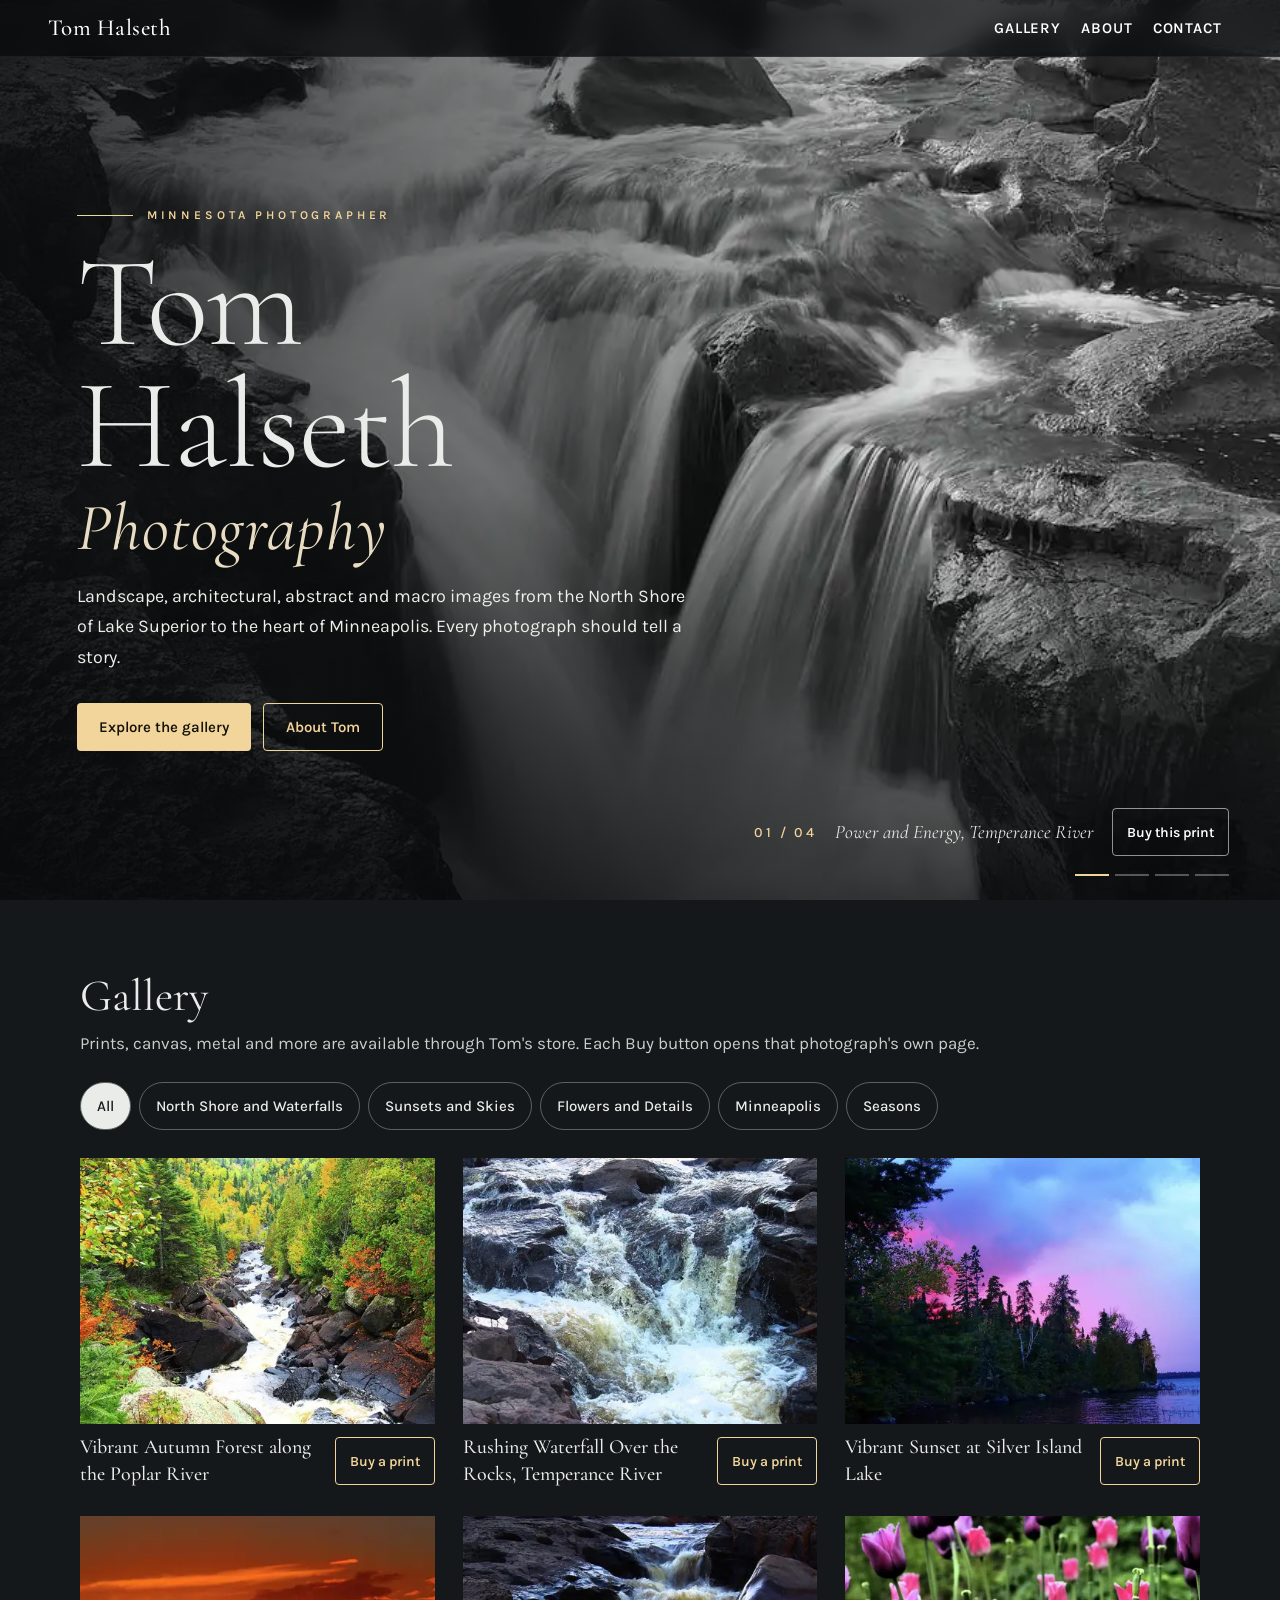
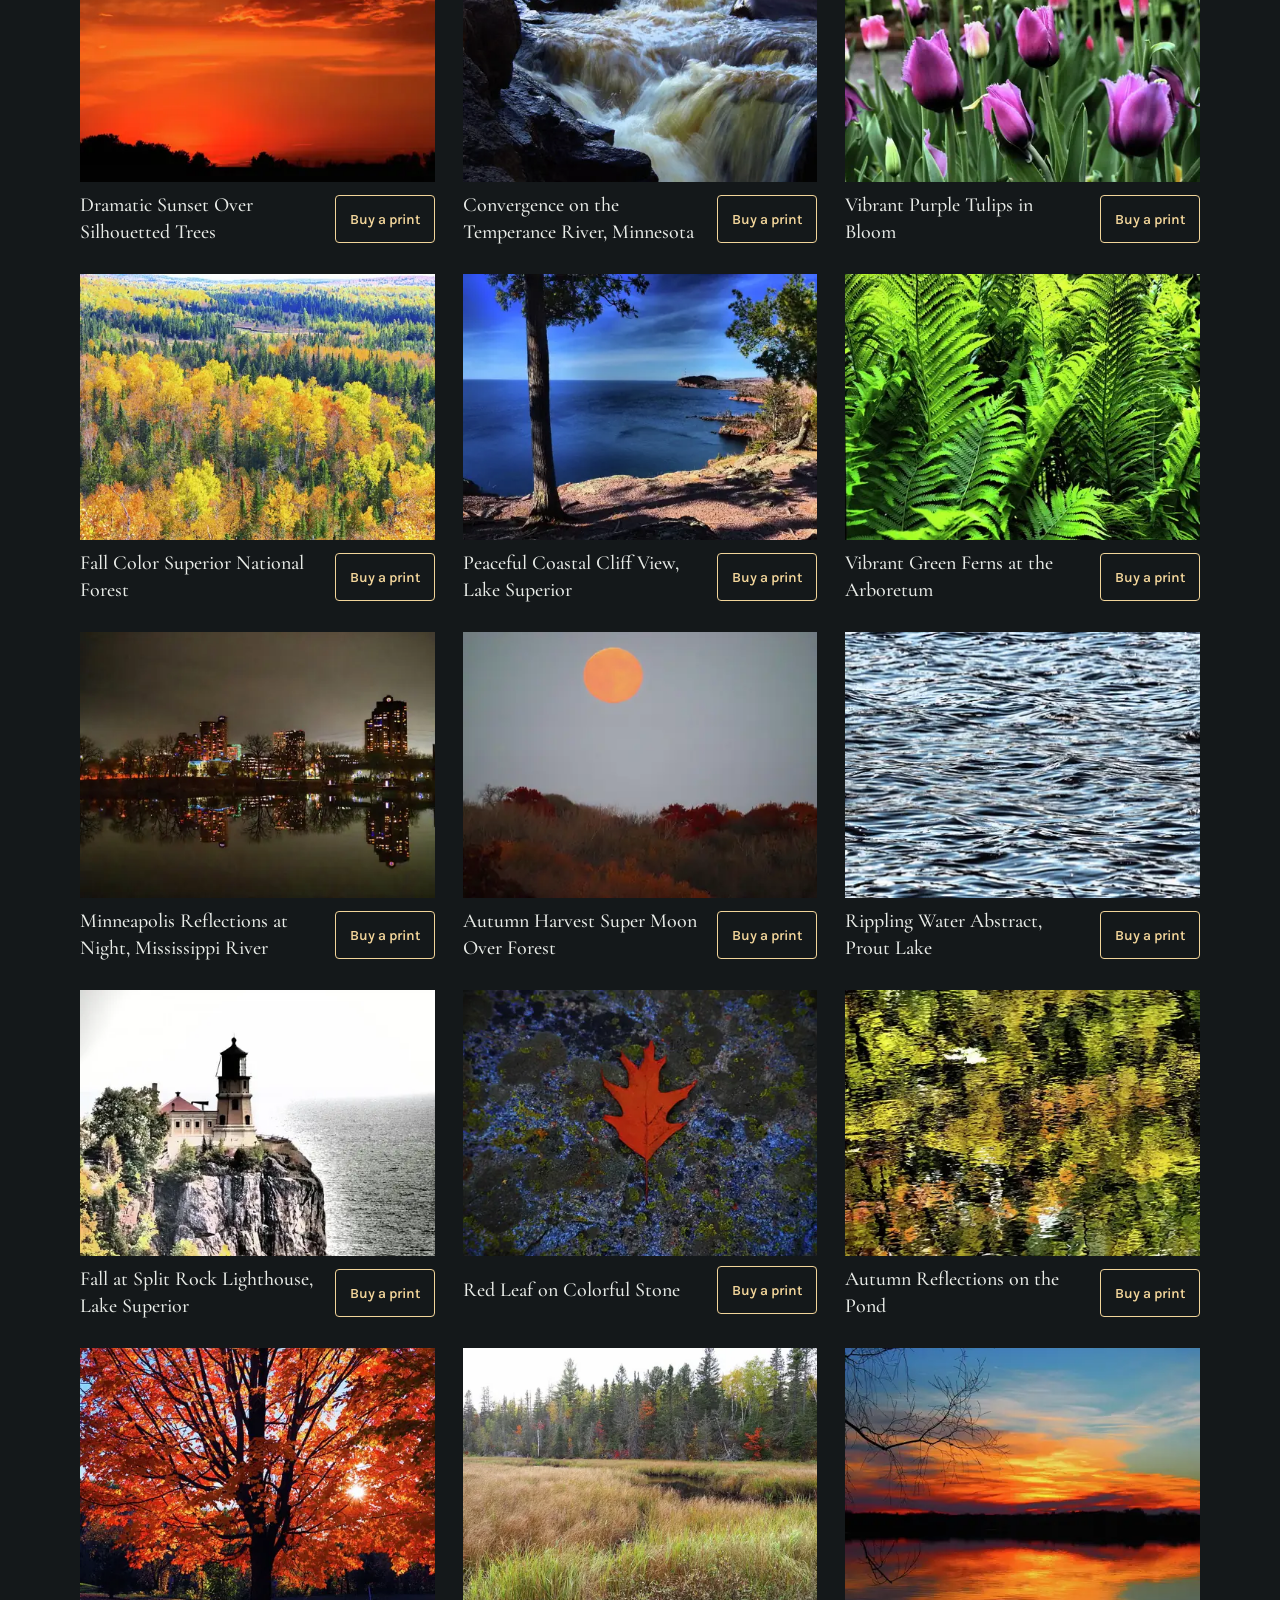
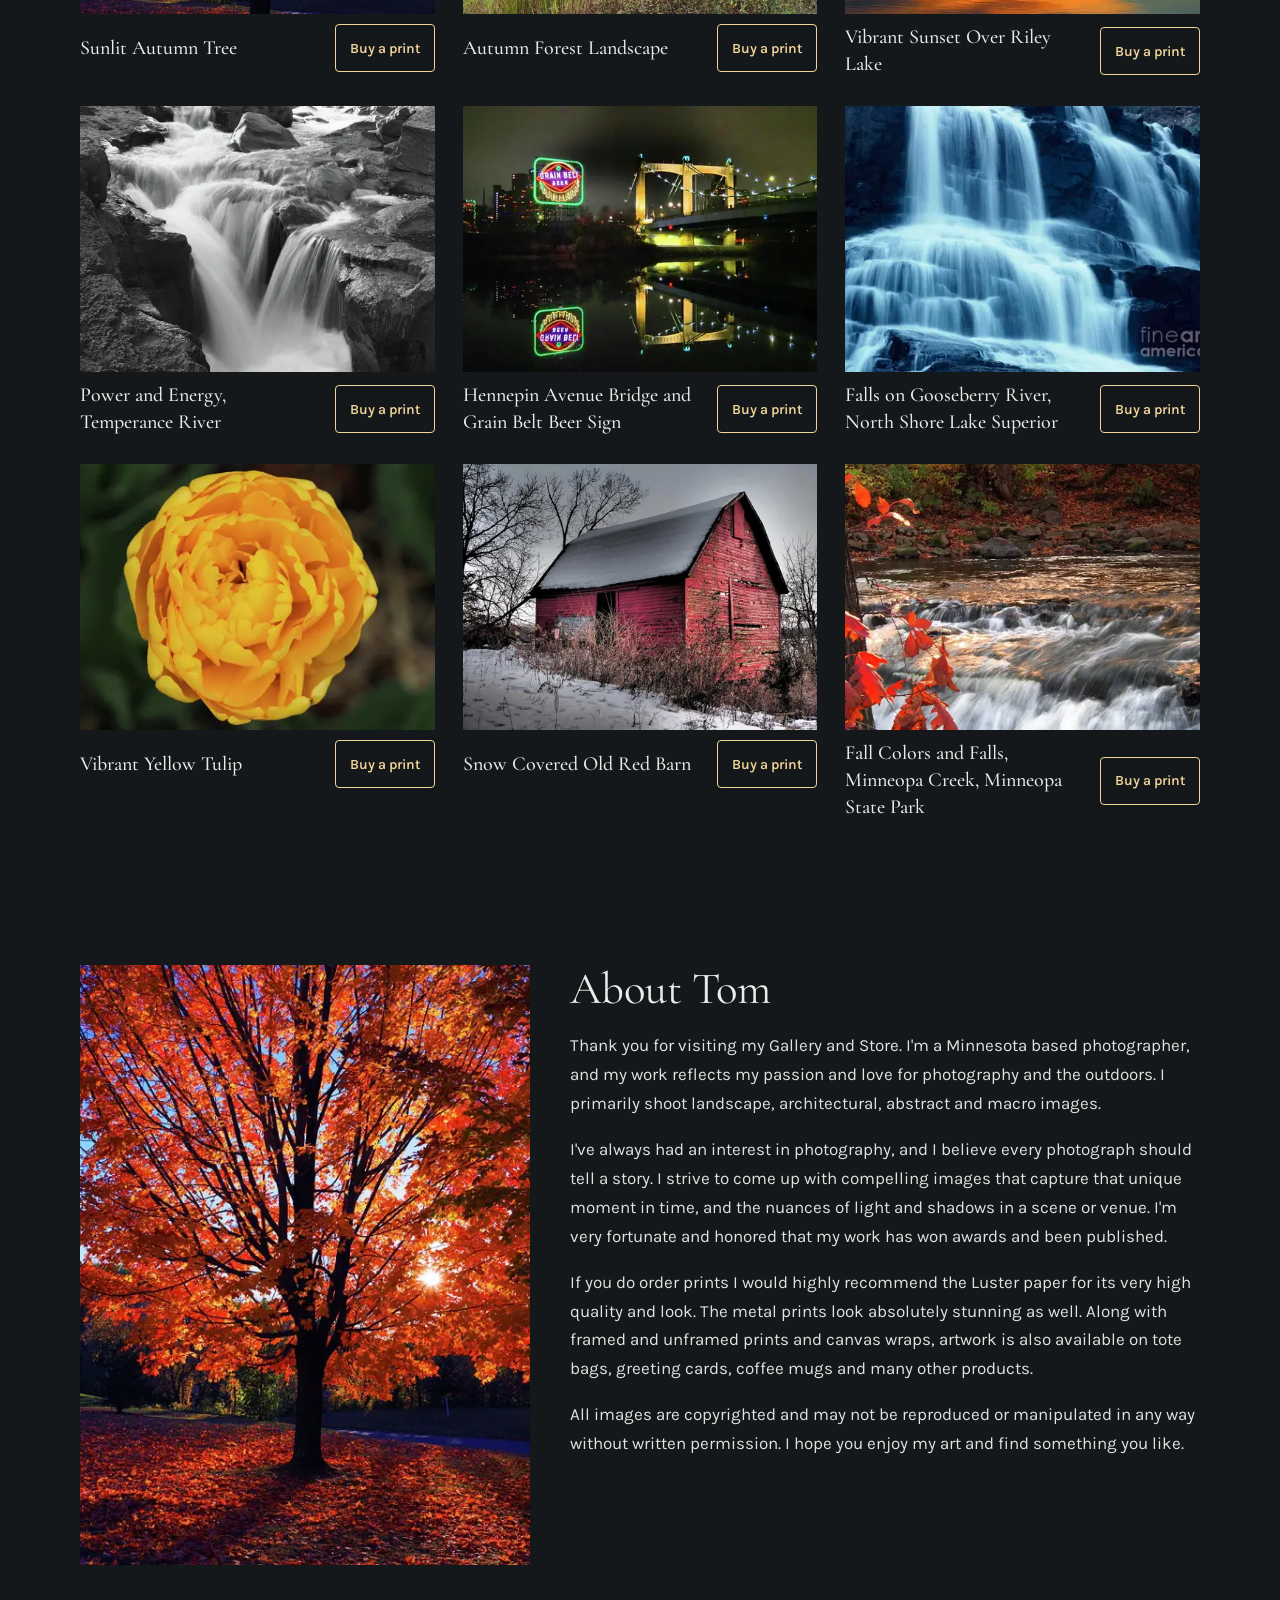
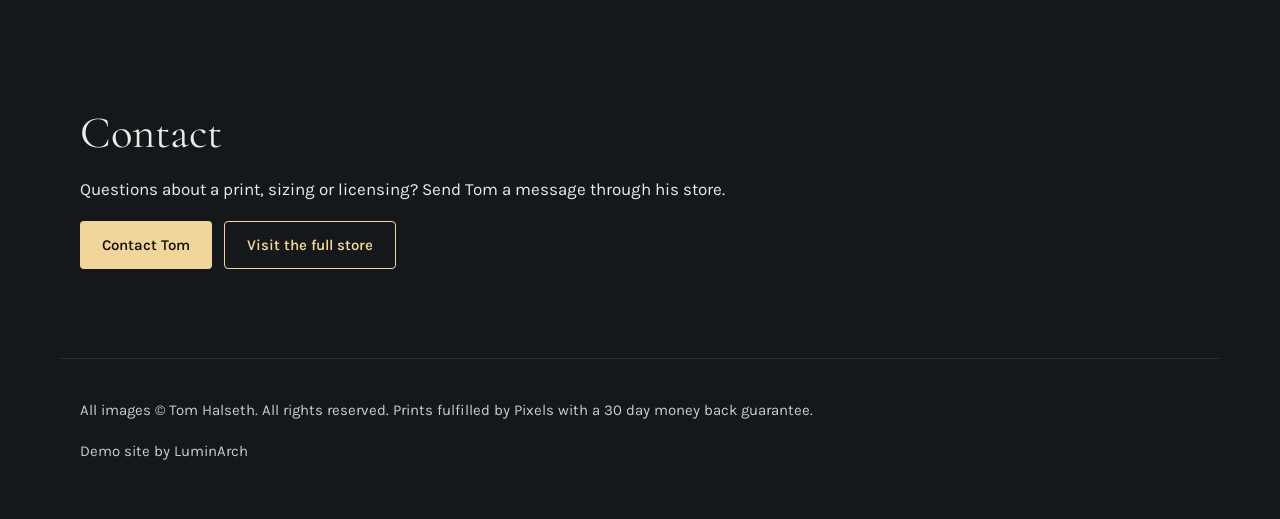
==== commit 7da12b02: "Fix mobile hero colliding with header; solid blurred header, flow layout caption, compact nav" ====
--- a/site/index.html
+++ b/site/index.html
@@ -1,16 +1,16 @@
-<!doctype html><html lang="en"><head><meta charset="utf-8"><meta name="viewport" content="width=device-width,initial-scale=1">
+<!doctype html><html lang="en"><head><meta charset="utf-8"><meta name="viewport" content="width=device-width,initial-scale=1,viewport-fit=cover">
 <title>Tom Halseth Photography | Minnesota Landscape Photographer</title>
 <meta name="description" content="Tom Halseth is a Minnesota based photographer of landscape, architectural, abstract and macro images, from Lake Superior&#x27;s North Shore to Minneapolis."><meta name="robots" content="noindex, nofollow"><link rel="canonical" href="https://daveo820.github.io/tom-halseth-demo/">
 <meta property="og:title" content="Tom Halseth Photography"><meta property="og:description" content="Tom Halseth is a Minnesota based photographer of landscape, architectural, abstract and macro images, from Lake Superior&#x27;s North Shore to Minneapolis."><meta property="og:image" content="https://daveo820.github.io/tom-halseth-demo/img/power-and-energy-temperance-river-tom-halseth-900.webp"><link rel="icon" href="data:,"><meta name="theme-color" content="#14181a">
 <link rel="preload" as="image" href="img/power-and-energy-temperance-river-tom-halseth-hero.webp" fetchpriority="high">
-<link rel="preload" href="fonts/CormorantGaramond.woff2" as="font" type="font/woff2" crossorigin><style>@font-face{font-family:"Cormorant Garamond";font-style:normal;font-weight:300 700;font-display:swap;src:url(fonts/CormorantGaramond.woff2) format("woff2")}
+<link rel="preload" href="fonts/Karla.woff2" as="font" type="font/woff2" crossorigin><link rel="preload" href="fonts/CormorantGaramond.woff2" as="font" type="font/woff2" crossorigin><style>@font-face{font-family:"Cormorant Garamond";font-style:normal;font-weight:300 700;font-display:swap;src:url(fonts/CormorantGaramond.woff2) format("woff2")}
 @font-face{font-family:"Cormorant Garamond";font-style:italic;font-weight:300 700;font-display:swap;src:url(fonts/CormorantGaramond-Italic.woff2) format("woff2")}
 @font-face{font-family:Karla;font-style:normal;font-weight:200 800;font-display:swap;src:url(fonts/Karla.woff2) format("woff2")}
 *{box-sizing:border-box}html{scroll-behavior:smooth}body{margin:0;font:17px/1.7 Karla,system-ui,sans-serif;color:#e9ece8;background:#14181a}
 a{color:#f2d59a}img{max-width:100%;height:auto;display:block}
 .skip{position:absolute;left:-999px;top:0;background:#f2d59a;color:#111;padding:12px}.skip:focus{left:8px;z-index:9}
 .vh{position:absolute;width:1px;height:1px;overflow:hidden;clip:rect(0 0 0 0)}
-.top{position:fixed;inset:0 0 auto;z-index:5;display:flex;justify-content:space-between;align-items:center;padding:6px clamp(16px,4vw,48px);background:linear-gradient(rgba(10,12,13,.7),rgba(10,12,13,0))}.top nav a{text-transform:uppercase;font-size:13px;letter-spacing:.18em}
+.top{position:fixed;inset:0 0 auto;z-index:5;display:flex;justify-content:space-between;align-items:center;gap:8px;padding:calc(4px + env(safe-area-inset-top)) max(clamp(16px,4vw,48px),env(safe-area-inset-right)) 4px max(clamp(16px,4vw,48px),env(safe-area-inset-left));min-height:calc(56px + env(safe-area-inset-top));background:rgba(10,12,13,.78);-webkit-backdrop-filter:blur(12px);backdrop-filter:blur(12px);border-bottom:1px solid rgba(255,255,255,.06);transition:background .3s}.top.scrolled{background:rgba(10,12,13,.94)}.top nav a{text-transform:uppercase;font-size:13px;letter-spacing:.18em}
 .brand,.top nav a{color:#fff;text-decoration:none;min-height:48px;display:inline-flex;align-items:center;padding:0 10px;font:600 15px/1 Karla,system-ui,sans-serif;letter-spacing:.06em}
 .brand{font:500 23px/1 "Cormorant Garamond",Georgia,serif;letter-spacing:.02em;padding-left:0}
 .btn{display:inline-flex;align-items:center;min-height:48px;padding:0 22px;border-radius:4px;background:#f2d59a;color:#16120a;font:600 15px/1 Karla,system-ui,sans-serif;text-decoration:none}
@@ -34,26 +34,27 @@
 dialog img{max-height:78vh;width:auto;margin:auto}figcaption{display:flex;justify-content:space-between;align-items:center;gap:12px;padding-top:12px}
 .x,.nav{position:absolute;min-width:48px;min-height:48px;border:0;background:rgba(255,255,255,.12);color:#fff;font-size:28px;border-radius:24px;cursor:pointer}
 .x{top:12px;right:12px}.prev{left:8px}.next{right:8px}
-@media(max-width:600px){.top nav a{padding:0 7px;font-size:14px}.brand{font-size:17px}.hero{min-height:78vh}.nav{bottom:16px}}
+@media(max-width:600px){.top nav a{padding:0 6px;font-size:11.5px;letter-spacing:.12em}.brand{font-size:19px}.nav{bottom:16px}}
 
-.hero{position:relative;height:100svh;min-height:560px;overflow:hidden;background:#0e1112;display:grid;grid-template-columns:1fr;align-items:end}
+.hero{position:relative;min-height:100vh;min-height:100svh;overflow:hidden;background:#0e1112;display:flex;flex-direction:column;justify-content:flex-end;padding-top:calc(56px + env(safe-area-inset-top) + clamp(32px,8vh,96px))}
 .slides,.veil{position:absolute;inset:0}
 .sl{position:absolute;inset:0;width:100%;height:100%;object-fit:cover;opacity:0;transform:scale(1.08);transition:opacity 2.2s ease,transform 9s linear}
 .sl.on{opacity:1;transform:scale(1)}
 .veil{background:linear-gradient(90deg,rgba(8,10,11,.82) 0%,rgba(8,10,11,.45) 45%,rgba(8,10,11,.05) 75%),linear-gradient(0deg,rgba(8,10,11,.75),rgba(8,10,11,0) 45%)}
-.hero-t{position:relative;z-index:1;padding:0 clamp(20px,6vw,96px) clamp(120px,16vh,170px);max-width:780px}
+.hero-t{position:relative;z-index:1;padding:0 clamp(20px,6vw,96px) 40px;max-width:780px}
 .eyebrow{display:flex;align-items:center;gap:14px;font:600 12px/1 Karla,sans-serif;letter-spacing:.32em;text-transform:uppercase;color:#f2d59a;margin:0 0 22px}
 .rule{display:inline-block;width:56px;height:1px;background:#f2d59a}
-h1{margin:0 0 22px;font:300 clamp(3.4rem,10vw,8rem)/.92 "Cormorant Garamond",Georgia,serif;letter-spacing:-.01em}
+h1{margin:0 0 22px;font:300 clamp(2.6rem,11vw,8rem)/.95 "Cormorant Garamond",Georgia,serif;letter-spacing:-.01em}
 h1 em{display:block;font-style:italic;font-weight:400;font-size:.52em;color:#e8dcc3;letter-spacing:.02em;margin-top:.15em}
 .lede{font-size:clamp(1rem,1.4vw,1.15rem);max-width:34em;margin:0 0 30px;color:#eceee9}
-.hero-cap{position:absolute;z-index:1;right:clamp(20px,4vw,56px);bottom:28px;left:clamp(20px,6vw,96px);display:flex;align-items:center;gap:18px;flex-wrap:wrap;justify-content:flex-end;font-size:14px;color:#e4e7e3}
+.hero-cap{position:relative;z-index:1;margin:0 clamp(20px,4vw,56px) 0 clamp(20px,6vw,96px);padding:0 0 calc(24px + env(safe-area-inset-bottom));display:flex;align-items:center;gap:18px;flex-wrap:wrap;justify-content:flex-end;font-size:14px;color:#e4e7e3}
 .num{font:500 14px Karla,sans-serif;letter-spacing:.2em;color:#f2d59a}
 .ct{font:italic 400 1.2rem "Cormorant Garamond",Georgia,serif}
 .cb{color:#fff;border-color:rgba(255,255,255,.55)}
 .bars{display:flex;gap:6px;flex-basis:100%;justify-content:flex-end}.bars i{width:34px;height:2px;background:rgba(255,255,255,.3)}.bars i.on{background:#f2d59a}
-@media(max-width:700px){.veil{background:linear-gradient(0deg,rgba(8,10,11,.92) 0%,rgba(8,10,11,.55) 55%,rgba(8,10,11,.15))}.hero-t{padding-bottom:150px}.hero-cap{justify-content:space-between;bottom:18px}.ct{display:none}.bars{display:none}}
+@media(max-width:700px){.veil{background:linear-gradient(0deg,rgba(8,10,11,.92) 0%,rgba(8,10,11,.6) 60%,rgba(8,10,11,.35))}.hero-t{padding-bottom:28px}.hero-cap{justify-content:space-between;border-top:1px solid rgba(255,255,255,.14);padding-top:14px;margin-right:20px}.ct,.bars{display:none}}
 @media(prefers-reduced-motion:reduce){.sl{transition:opacity 1s}.sl,.sl.on{transform:none}}
+@media(max-width:374px){.top nav a{padding:0 5px;font-size:11px;letter-spacing:.08em}.brand{font-size:17px}.row .btn{padding:0 16px}}
 </style>
 <script type="application/ld+json">[{"@context": "https://schema.org", "@type": "Person", "name": "Tom Halseth", "jobTitle": "Photographer", "url": "https://daveo820.github.io/tom-halseth-demo/", "image": "https://daveo820.github.io/tom-halseth-demo/img/power-and-energy-temperance-river-tom-halseth-900.webp", "homeLocation": {"@type": "Place", "name": "Minnesota"}, "sameAs": ["https://tom-halseth.pixels.com"], "description": "Tom Halseth is a Minnesota based photographer of landscape, architectural, abstract and macro images, from Lake Superior's North Shore to Minneapolis."}, {"@context": "https://schema.org", "@type": "ImageGallery", "name": "Tom Halseth Photography", "url": "https://daveo820.github.io/tom-halseth-demo/", "author": {"@type": "Person", "name": "Tom Halseth"}, "image": [{"@type": "ImageObject", "name": "Vibrant Autumn Forest along the Poplar River", "contentUrl": "https://daveo820.github.io/tom-halseth-demo/img/vibrant-autumn-forest-along-the-poplar-river-tom-halseth-900.webp", "url": "https://tom-halseth.pixels.com/featured/vibrant-autumn-forest-along-the-poplar-river-tom-halseth.html", "creator": {"@type": "Person", "name": "Tom Halseth"}}, {"@type": "ImageObject", "name": "Rushing Waterfall Over the Rocks, Temperance River", "contentUrl": "https://daveo820.github.io/tom-halseth-demo/img/rushing-waterfall-over-the-rocks-temperance-river-tom-halseth-900.webp", "url": "https://tom-halseth.pixels.com/featured/rushing-waterfall-over-the-rocks-temperance-river-tom-halseth.html", "creator": {"@type": "Person", "name": "Tom Halseth"}}, {"@type": "ImageObject", "name": "Vibrant Sunset at Silver Island Lake", "contentUrl": "https://daveo820.github.io/tom-halseth-demo/img/vibrant-sunset-over-a-bay-at-silver-island-lake-tom-halseth-900.webp", "url": "https://tom-halseth.pixels.com/featured/vibrant-sunset-over-a-bay-at-silver-island-lake-tom-halseth.html", "creator": {"@type": "Person", "name": "Tom Halseth"}}, {"@type": "ImageObject", "name": "Dramatic Sunset Over Silhouetted Trees", "contentUrl": "https://daveo820.github.io/tom-halseth-demo/img/dramatic-sunset-over-silhouetted-trees-tom-halseth-900.webp", "url": "https://tom-halseth.pixels.com/featured/dramatic-sunset-over-silhouetted-trees-tom-halseth.html", "creator": {"@type": "Person", "name": "Tom Halseth"}}, {"@type": "ImageObject", "name": "Convergence on the Temperance River, Minnesota", "contentUrl": "https://daveo820.github.io/tom-halseth-demo/img/convergence-on-the-temperance-river-tom-halseth-900.webp", "url": "https://tom-halseth.pixels.com/featured/convergence-on-the-temperance-river-tom-halseth.html", "creator": {"@type": "Person", "name": "Tom Halseth"}}, {"@type": "ImageObject", "name": "Vibrant Purple Tulips in Bloom", "contentUrl": "https://daveo820.github.io/tom-halseth-demo/img/vibrant-purple-tulips-in-bloom-tom-halseth-900.webp", "url": "https://tom-halseth.pixels.com/featured/vibrant-purple-tulips-in-bloom-tom-halseth.html", "creator": {"@type": "Person", "name": "Tom Halseth"}}, {"@type": "ImageObject", "name": "Fall Color Superior National Forest", "contentUrl": "https://daveo820.github.io/tom-halseth-demo/img/fall-in-superior-national-forest-tom-halseth-900.webp", "url": "https://tom-halseth.pixels.com/featured/fall-color-superior-national-forest-tom-halseth.html", "creator": {"@type": "Person", "name": "Tom Halseth"}}, {"@type": "ImageObject", "name": "Peaceful Coastal Cliff View, Lake Superior", "contentUrl": "https://daveo820.github.io/tom-halseth-demo/img/peaceful-coastal-cliff-view-lake-superior-tom-halseth-900.webp", "url": "https://tom-halseth.pixels.com/featured/peaceful-coastal-cliff-view-lake-superior-tom-halseth.html", "creator": {"@type": "Person", "name": "Tom Halseth"}}, {"@type": "ImageObject", "name": "Vibrant Green Ferns at the Arboretum", "contentUrl": "https://daveo820.github.io/tom-halseth-demo/img/vibrant-green-ferns-at-the-arboretum-tom-halseth-900.webp", "url": "https://tom-halseth.pixels.com/featured/vibrant-green-ferns-at-the-arboretum-tom-halseth.html", "creator": {"@type": "Person", "name": "Tom Halseth"}}, {"@type": "ImageObject", "name": "Minneapolis Reflections at Night, Mississippi River", "contentUrl": "https://daveo820.github.io/tom-halseth-demo/img/minneapolis-reflections-at-night-mississippi-river-tom-halseth-900.webp", "url": "https://tom-halseth.pixels.com/featured/minneapolis-reflections-at-night-mississippi-river-tom-halseth.html", "creator": {"@type": "Person", "name": "Tom Halseth"}}, {"@type": "ImageObject", "name": "Autumn Harvest Super Moon Over Forest", "contentUrl": "https://daveo820.github.io/tom-halseth-demo/img/autumn-harvest-super-moon-over-forest-tom-halseth-900.webp", "url": "https://tom-halseth.pixels.com/featured/autumn-harvest-super-moon-over-forest-tom-halseth.html", "creator": {"@type": "Person", "name": "Tom Halseth"}}, {"@type": "ImageObject", "name": "Rippling Water Abstract, Prout Lake", "contentUrl": "https://daveo820.github.io/tom-halseth-demo/img/rippling-water-abstract-prout-lake-tom-halseth-900.webp", "url": "https://tom-halseth.pixels.com/featured/rippling-water-abstract-prout-lake-tom-halseth.html", "creator": {"@type": "Person", "name": "Tom Halseth"}}, {"@type": "ImageObject", "name": "Fall at Split Rock Lighthouse, Lake Superior", "contentUrl": "https://daveo820.github.io/tom-halseth-demo/img/fall-at-split-rock-lighthouse-lake-superior-tom-halseth-900.webp", "url": "https://tom-halseth.pixels.com/featured/fall-at-split-rock-lighthouse-lake-superior-tom-halseth.html", "creator": {"@type": "Person", "name": "Tom Halseth"}}, {"@type": "ImageObject", "name": "Red Leaf on Colorful Stone", "contentUrl": "https://daveo820.github.io/tom-halseth-demo/img/red-leaf-on-colorful-stone-tom-halseth-900.webp", "url": "https://tom-halseth.pixels.com/featured/red-leaf-on-colorful-stone-tom-halseth.html", "creator": {"@type": "Person", "name": "Tom Halseth"}}, {"@type": "ImageObject", "name": "Autumn Reflections on the Pond", "contentUrl": "https://daveo820.github.io/tom-halseth-demo/img/autumn-reflections-on-the-pond-tom-halseth-900.webp", "url": "https://tom-halseth.pixels.com/featured/autumn-reflections-on-the-pond-tom-halseth.html", "creator": {"@type": "Person", "name": "Tom Halseth"}}, {"@type": "ImageObject", "name": "Sunlit Autumn Tree", "contentUrl": "https://daveo820.github.io/tom-halseth-demo/img/sunlit-autumn-tree-tom-halseth-900.webp", "url": "https://tom-halseth.pixels.com/featured/sunlit-autumn-tree-tom-halseth.html", "creator": {"@type": "Person", "name": "Tom Halseth"}}, {"@type": "ImageObject", "name": "Autumn Forest Landscape", "contentUrl": "https://daveo820.github.io/tom-halseth-demo/img/autumn-forest-landscape-tom-halseth-900.webp", "url": "https://tom-halseth.pixels.com/featured/autumn-forest-landscape-tom-halseth.html", "creator": {"@type": "Person", "name": "Tom Halseth"}}, {"@type": "ImageObject", "name": "Vibrant Sunset Over Riley Lake", "contentUrl": "https://daveo820.github.io/tom-halseth-demo/img/vibrant-sunset-over-riley-lake-tom-halseth-900.webp", "url": "https://tom-halseth.pixels.com/featured/vibrant-sunset-over-riley-lake-tom-halseth.html", "creator": {"@type": "Person", "name": "Tom Halseth"}}, {"@type": "ImageObject", "name": "Power and Energy, Temperance River", "contentUrl": "https://daveo820.github.io/tom-halseth-demo/img/power-and-energy-temperance-river-tom-halseth-900.webp", "url": "https://tom-halseth.pixels.com/featured/power-and-energy-temperance-river-tom-halseth.html", "creator": {"@type": "Person", "name": "Tom Halseth"}}, {"@type": "ImageObject", "name": "Hennepin Avenue Bridge and Grain Belt Beer Sign", "contentUrl": "https://daveo820.github.io/tom-halseth-demo/img/hennepin-avenue-bridge-and-grain-belt-beer-sign-tom-halseth-900.webp", "url": "https://tom-halseth.pixels.com/featured/hennepin-avenue-bridge-and-grain-belt-beer-sign-tom-halseth.html", "creator": {"@type": "Person", "name": "Tom Halseth"}}, {"@type": "ImageObject", "name": "Falls on Gooseberry River, North Shore Lake Superior", "contentUrl": "https://daveo820.github.io/tom-halseth-demo/img/at-the-falls-tom-halseth-900.webp", "url": "https://tom-halseth.pixels.com/featured/falls-on-gooseberry-river-north-shore-lake-superior-tom-halseth.html", "creator": {"@type": "Person", "name": "Tom Halseth"}}, {"@type": "ImageObject", "name": "Vibrant Yellow Tulip", "contentUrl": "https://daveo820.github.io/tom-halseth-demo/img/vibrant-yellow-tulip-tom-halseth-900.webp", "url": "https://tom-halseth.pixels.com/featured/vibrant-yellow-tulip-tom-halseth.html", "creator": {"@type": "Person", "name": "Tom Halseth"}}, {"@type": "ImageObject", "name": "Snow Covered Old Red Barn", "contentUrl": "https://daveo820.github.io/tom-halseth-demo/img/abandoned-but-still-standin-tom-halseth-900.webp", "url": "https://tom-halseth.pixels.com/featured/snow-covered-old-red-barn-tom-halseth.html", "creator": {"@type": "Person", "name": "Tom Halseth"}}, {"@type": "ImageObject", "name": "Fall Colors and Falls, Minneopa Creek, Minneopa State Park", "contentUrl": "https://daveo820.github.io/tom-halseth-demo/img/fall-at-minneopa-creek-minneopa-state-park-tom-halseth-900.webp", "url": "https://tom-halseth.pixels.com/featured/fall-colors-and-falls-minneopa-creek-minneopa-state-park-tom-halseth.html", "creator": {"@type": "Person", "name": "Tom Halseth"}}]}]</script></head><body>
 <a class="skip" href="#main">Skip to content</a>
@@ -87,5 +88,6 @@
 addEventListener('load',()=>{const sl=[...document.querySelectorAll('.sl')],bars=document.querySelectorAll('.bars i'),num=document.querySelector('.num'),ct=document.querySelector('.ct'),cb=document.querySelector('.cb');
 sl.slice(1).forEach(i=>i.src=i.dataset.src);let k=0;
 setInterval(()=>{if(document.hidden)return;sl[k].classList.remove('on');bars[k].classList.remove('on');k=(k+1)%sl.length;sl[k].classList.add('on');bars[k].classList.add('on');num.textContent='0'+(k+1)+' / 0'+sl.length;ct.textContent=HERO[k][0];cb.href=HERO[k][1]},7000)});
+const tp=document.querySelector('.top');const onS=()=>tp.classList.toggle('scrolled',scrollY>40);addEventListener('scroll',onS,{passive:true});onS();
 </script>
 </body></html>
